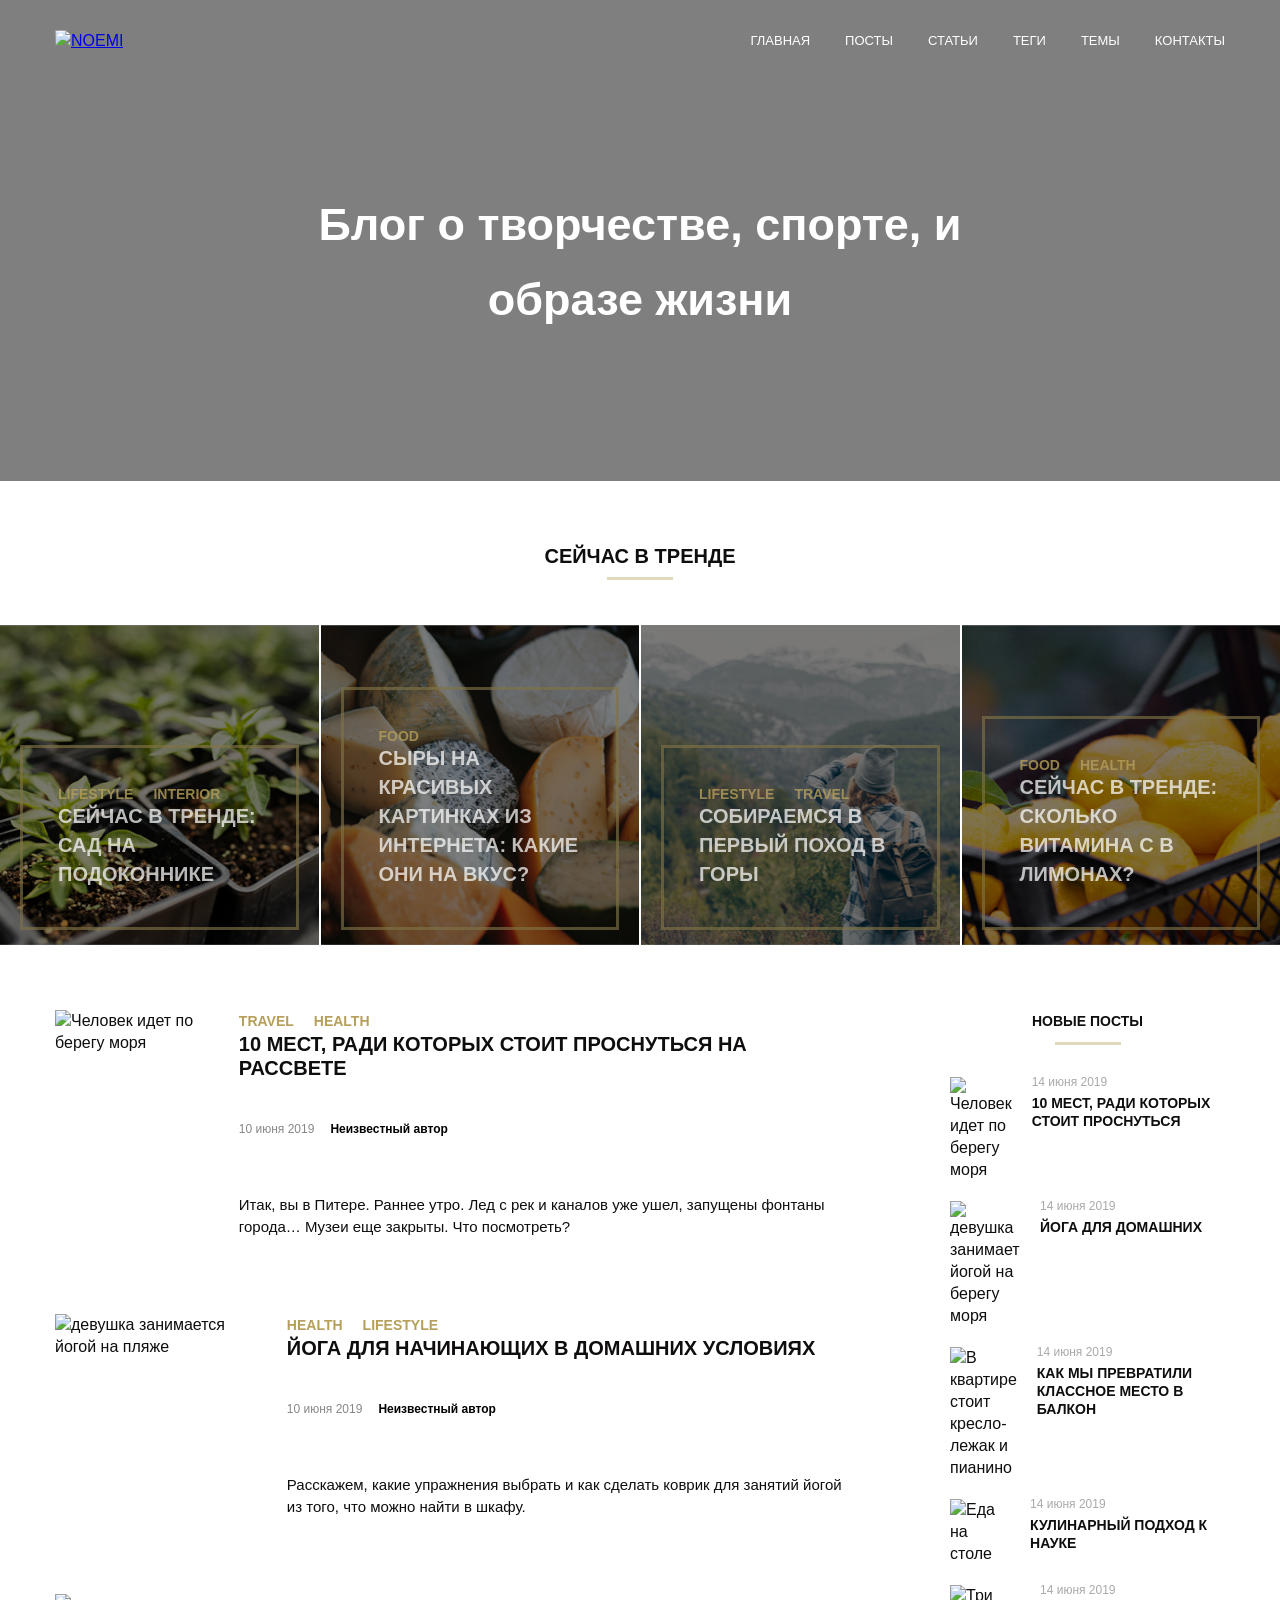
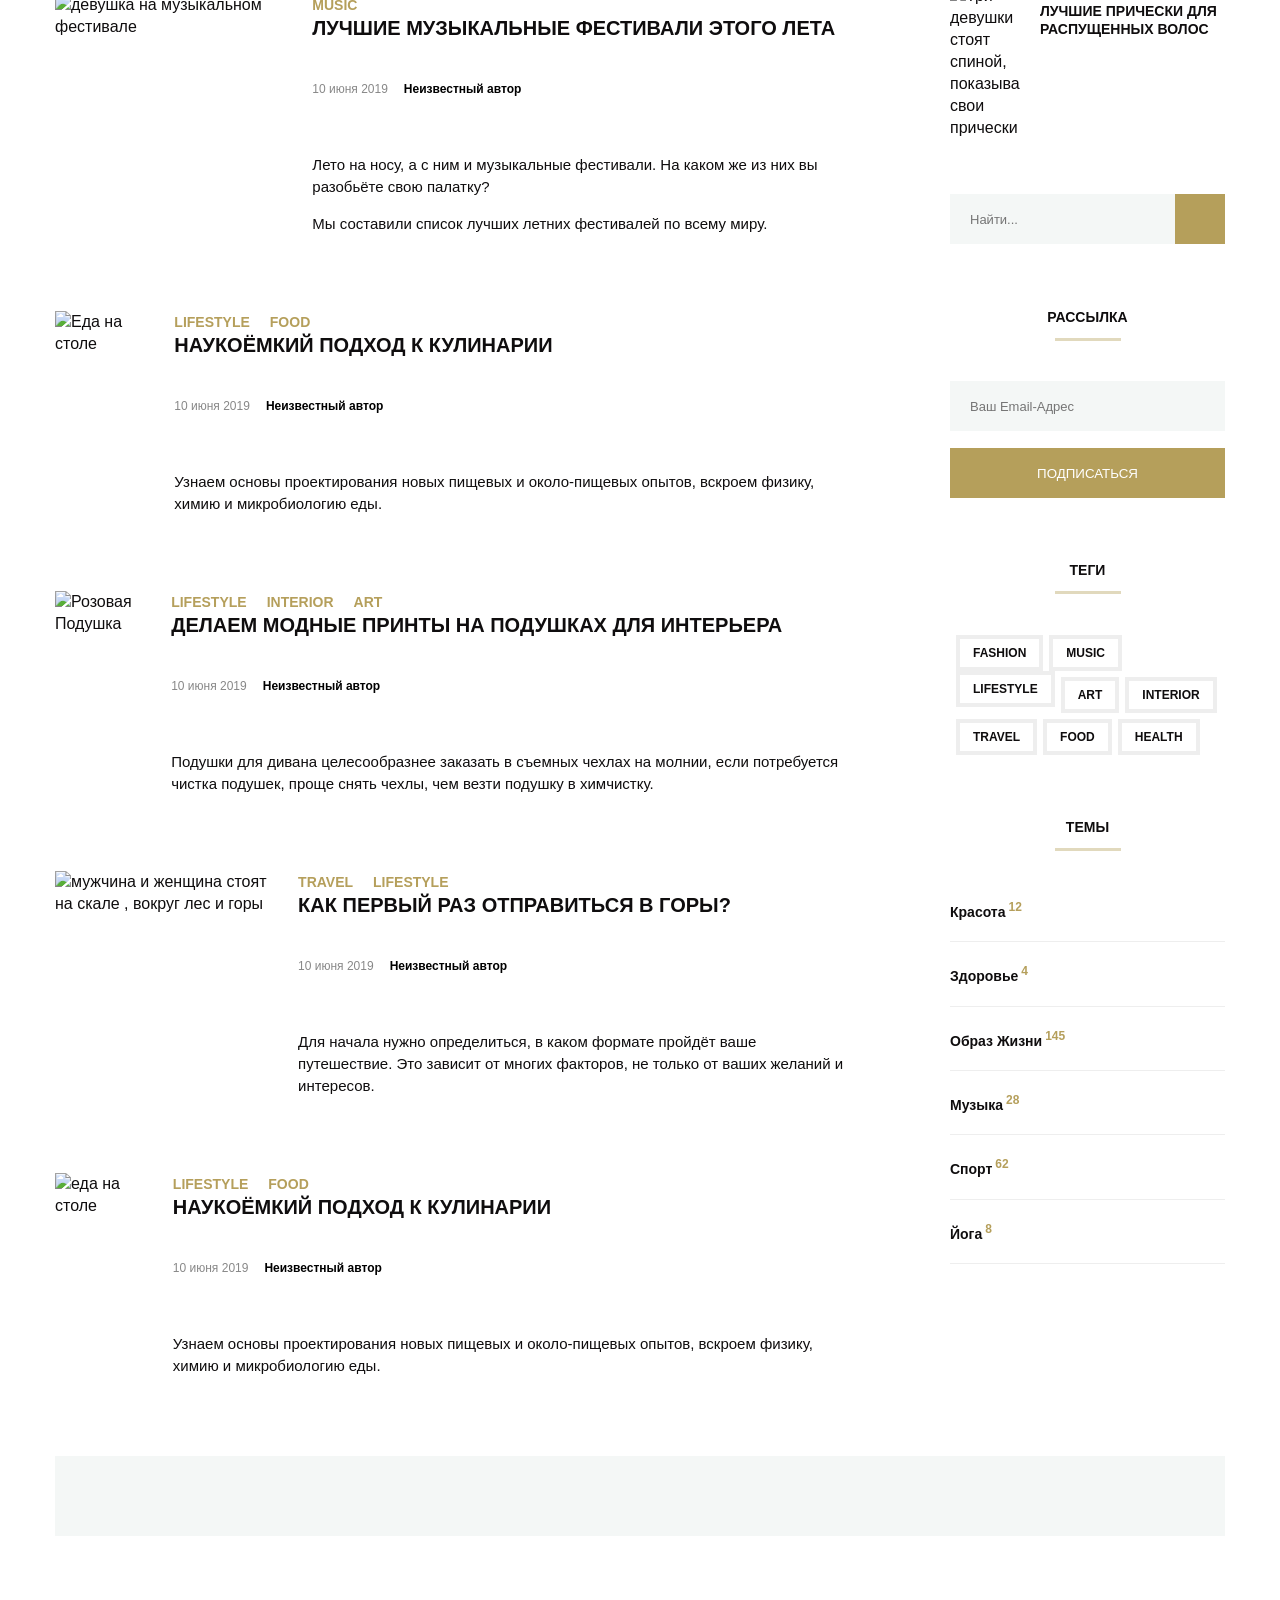
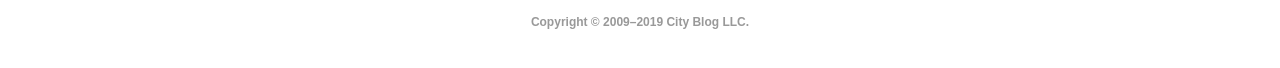
==== index.html @ 83a51b97 "trendsdone1" ====
<!DOCTYPE html>
<html lang="en">
<head>
    <meta charset="UTF-8">
    <meta http-equiv="X-UA-Compatible" content="IE=edge">
    <meta name="viewport" content="width=device-width, initial-scale=1.0">
    <link rel="stylesheet" href="style.css">
    <title>Document</title>
</head>
<body>
    <header class="head">
        <div class="head-wrapper">
         <div class="content-head">
          <a href="/"><img src="https://netology-code.github.io/html-2-diploma/sources/images/noemi-logo.svg" alt="NOEMI" class="logo"></a>
          <nav class="menu">
           <ul class="menu-list">
                 <li class="menu-item"><a href="#0" class="nav-link">главная</a></li>
                 <li class="menu-item"><a href="#0" class="nav-link">посты</a></li>
                 <li class="menu-item"><a href="#0" class="nav-link">статьи</a></li>
                 <li class="menu-item"><a href="#0" class="nav-link">теги</a></li>
                 <li class="menu-item"><a href="#0" class="nav-link">темы</a></li>
                 <li class="menu-item"><a href="#0" class="nav-link">контакты</a></li>
            </ul>
           </nav>
         </div>
         <div class="intro">
          <h1 class="title-intro">Блог о творчестве, спорте,
              и образе жизни</h1>
          </div>
        </div>
      </header>
      
      <div class="main-background">
        <div class="trends-container">
          <h2 class="trends-title">Сейчас в тренде</h2>
          <div class="trends-list">

            <div class="trends-list-item trends-background1">    
                <div class="trends-item-content">
                  <ul class="chapter-categories">
                    <li class="category-item"><a href="#0" class="category">lifestyle</a></li>
                    <li class="category-item"><a href="#0" class="category">interior</a></li>
                  </ul>

                  <h2 class="trend-title"><a href="#0" class="trend-title-link">Сейчас в тренде: сад на подоконнике</a></h2>
                </div>       
            </div>

            <div class="trends-list-item trends-background2">
                <div class="trends-item-content">
                  <ul class="chapter-categories">
                    <li class="category-item"><a href="#0" class="category">food</a></li>
                  </ul>
                  <h2 class="trend-title"><a href="#0" class="trend-title-link">сыры на красивых картинках из интернета: какие они на вкус?</a></h2>
                </div>      
            </div>

            <div class="trends-list-item trends-background3">
                <div class="trends-item-content">
                  <ul class="chapter-categories">
                    <li class="category-item"><a href="#0" class="category">lifestyle</a></li>
                    <li class="category-item"><a href="#0" class="category">travel</a></li>
                  </ul>
                  <h2 class="trend-title"><a href="#0" class="trend-title-link">собираемся в первый поход в горы</a></h2>
                </div>     
            </div>

            <div class="trends-list-item trends-background4">
                <div class="trends-item-content">
                  <ul class="chapter-categories">
                    <li class="category-item"><a href="#0" class="category">food</a></li>
                    <li class="category-item"><a href="#0" class="category">health</a></li>
                  </ul>
                    <h2 class="trend-title"><a href="#0" class="trend-title-link">Сейчас в тренде: сколько витамина с в лимонах?</a></h2>
                </div>     
            </div>
              
          </div>
       </div>
      <div class="main-container">

      <main class="post-list">
      <article class="post-list-chapter">
       <img src="https://netology-code.github.io/html-2-diploma/sources/images/last-post1.jpg" alt="Человек идет по берегу моря" class="chapter-picture">
       <div class="chapter-frame">
           <ul class="chapter-categories">
             <li class="category-item"><a href="#0" class="category">travel</a></li>
             <li class="category-item"><a href="#0" class="category">health</a></li>
           </ul>
           <h2 class="chapter-title-link"><a href="#0" class="chapter-link">10 мест, ради которых стоит
                  проснуться на рассвете</a></h2>
           <div class="chapter-date">
               <data class="date-link">10 июня 2019</data><a href="#0" class="date-author">Неизвестный автор</a>
           </div>
           <div class="chapter-text">
             <p>Итак, вы в Питере. Раннее утро. Лед с рек и каналов уже ушел, запущены фонтаны города… Музеи еще закрыты. Что посмотреть?</p>
           </div>
       </div>
       
      </article>
      
      <article class="post-list-chapter">
          <img src="https://netology-code.github.io/html-2-diploma/sources/images/last-post2.jpg" alt="девушка занимается йогой на пляже" class="chapter-picture">
          <div class="chapter-frame">
              <ul class="chapter-categories">
                <li class="category-item"><a href="#0" class="category">health</a></li>
                <li class="category-item"><a href="#0" class="category">lifestyle</a></li>
              </ul>
              <h2 class="chapter-title-link"><a href="#0" class="chapter-link">йога для начинающих в
                        домашних условиях</a></h2>
             
              <div class="chapter-date">
                  <data class="date-link">10 июня 2019</data><a href="#0" class="date-author">Неизвестный автор</a>
              </div>
              <div class="chapter-text">
                <p>Расскажем, какие упражнения выбрать и как сделать коврик для занятий йогой из того, что можно найти в шкафу.</p>
              </div>
          </div>
          
      </article>
      
      <article class="post-list-chapter">
          <img src="https://netology-code.github.io/html-2-diploma/sources/images/last-post3.jpg" alt="девушка на музыкальном фестивале" class="chapter-picture">
          <div class="chapter-frame">
              <ul class="chapter-categories">
                <li class="category-item"><a href="#0" class="category">music</a></li>
              </ul>
              
              <h2 class="chapter-title-link"><a href="#0" class="chapter-link">Лучшие музыкальные
                        фестивали этого лета</a></h2>
             
              <div class="chapter-date">
                  <data class="date-link">10 июня 2019</data><a href="#0" class="date-author">Неизвестный автор</a>
              </div>
      
              <div class="chapter-text">
                 <p>Лето на носу, а с ним и музыкальные фестивали. На каком же из них вы разобьёте свою палатку?</p>
                 <p>Мы составили список лучших летних фестивалей по всему миру.</p>
              </div>
          </div>
          
      </article>
         
      <article class="post-list-chapter">
             <img src="https://netology-code.github.io/html-2-diploma/sources/images/last-post4.jpg" alt="Еда на столе" class="chapter-picture">
             <div class="chapter-frame">
              <ul class="chapter-categories">
                <li class="category-item"><a href="#0" class="category">lifestyle</a></li>
                <li class="category-item"><a href="#0" class="category">food</a></li>
              </ul>
              
              <h2 class="chapter-title-link"><a href="#0" class="chapter-link">Наукоёмкий подход к кулинарии</a></h2>
             
              <div class="chapter-date">
                  <data class="date-link">10 июня 2019</data><a href="#0" class="date-author">Неизвестный автор</a>
              </div>
              <div class="chapter-text">
                <p>Узнаем основы проектирования новых пищевых и около-пищевых опытов, вскроем физику, химию и микробиологию еды.</p>
              </div>
             </div>
             
      </article>
         
      <article class="post-list-chapter">
          <img src="https://netology-code.github.io/html-2-diploma/sources/images/last-post5.jpg" alt="Розовая Подушка" class="chapter-picture">
          <div class="chapter-frame">
              <ul class="chapter-categories">
                <li class="category-item"><a href="#0" class="category">lifestyle</a></li>
                <li class="category-item"><a href="#0" class="category">interior</a</li>
                <li class="category-item"><a href="#0" class="category">art</a></li>
              </ul>
              
              <h2 class="chapter-title-link"><a href="#0" class="chapter-link">делаем модные принты на подушках для интерьера</a></h2>
              
             
              <div class="chapter-date">
                  <data class="date-link">10 июня 2019</data><a href="#0" class="date-author">Неизвестный автор</a>
              </div>
              <div class="chapter-text">
                <p>Подушки для дивана целесообразнее заказать в съемных чехлах на молнии, если потребуется чистка подушек, проще снять чехлы, чем везти подушку в химчистку.</p>
              </div>
          </div>
          
      </article>
         
      <article class="post-list-chapter">
             <img src="https://netology-code.github.io/html-2-diploma/sources/images/last-post6.jpg" alt="мужчина и женщина стоят на скале , вокруг лес и горы" class="chapter-picture">
             <div class="chapter-frame">
              <ul class="chapter-categories">
                <li class="category-item"><a href="#0" class="category">travel</a></li>
                <li class="category-item"><a href="#0" class="category">lifestyle</a></li>
              </ul>
              
              <h2 class="chapter-title-link"><a href="#0" class="chapter-link">Как первый раз отправиться в горы?</a></h2>
             
              <div class="chapter-date">
                  <data class="date-link">10 июня 2019</data><a href="#0" class="date-author">Неизвестный автор</a>
              </div>
              <div class="chapter-text">
                 <p>Для начала нужно определиться, в каком формате пройдёт ваше путешествие. Это зависит от многих факторов, не только от ваших желаний и интересов.</p>
              </div>
             </div>
      </article>
         
      <article class="post-list-chapter">
          <img src="https://netology-code.github.io/html-2-diploma/sources/images/last-post4.jpg" alt="еда на столе" class="chapter-picture">
          <div class="chapter-frame">
              <ul class="chapter-categories">
                <li class="category-item"><a href="#0" class="category">lifestyle</a></li>
                <li class="category-item"><a href="#0" class="category">food</a></li>
              </ul>
              
              <h2 class="chapter-title-link"><a href="#0" class="chapter-link">Наукоёмкий подход к кулинарии</a></h2>
              
             
              <div class="chapter-date">
                  <data class="date-link">10 июня 2019</data><a href="#0" class="date-author">Неизвестный автор</a>
              </div>
              <div class="chapter-text">
                  <p>Узнаем основы проектирования новых пищевых и около-пищевых опытов, вскроем физику, химию и микробиологию еды.</p>
              </div>
          </div>
      </article>
      </main>
      
      <aside class="side-bar">
          <section class="new-posts">
            <h3 class="side-bar-title"><a href="#0" class="side-bar-link">новые посты</a></h3>
              
              <article class="new-post-section">
                  <img src="https://netology-code.github.io/html-2-diploma/sources/images/2.jpg" alt="Человек идет по берегу моря" class="new-post-picture">
                  <div class="new-post-content">
                      <data class="new-data">14 июня 2019</data>
                      <h4><a href="#0" class="new-post-text">10 мест, ради которых стоит проснуться</a></h4>
                  </div>
              </article>
      
              <article class="new-post-section">
                  <img src="https://netology-code.github.io/html-2-diploma/sources/images/151.jpg" alt="девушка занимается йогой на берегу моря" class="new-post-picture">
                  <div class="new-post-content">
                      <data class="new-data">14 июня 2019</data>
                      <h4><a href="#0" class="new-post-text">йога для домашних</a></h4>
                  </div>
              </article>
      
              <article class="new-post-section">
                  <img src="https://netology-code.github.io/html-2-diploma/sources/images/45.jpg" alt="В квартире стоит кресло-лежак и пианино" class="new-post-picture">
                  <div class="new-post-content">
                      <data class="new-data">14 июня 2019</data>
                      <h4><a href="#0" class="new-post-text">как мы превратили классное место в балкон</a></h4>
                  </div>
              </article>
      
              <article class="new-post-section">
                  <img src="https://netology-code.github.io/html-2-diploma/sources/images/501.jpg" alt="Еда на столе" class="new-post-picture">
                  <div class="new-post-content">
                      <data class="new-data">14 июня 2019</data>
                    <h4><a href="#0" class="new-post-text">кулинарный подход к науке</a></h4>
                  </div>
              </article>
      
              <article class="new-post-section">
                  <img src="https://netology-code.github.io/html-2-diploma/sources/images/7.jpg" alt="Три девушки стоят спиной, показывают свои прически" class="new-post-picture">
                  <div class="new-post-content">
                      <data class="new-data">14 июня 2019</data>
                      <h4><a href="#0" class="new-post-text">Лучшие прически для распущенных волос</a></h4>
                  </div>
              </article>
      
            <form class="search-form" method="get" id="btn-search">
                  <label class="search-block">
                  <span class="search-hint visually-hidden">Не можешь что-то найти, воспользуйся поиском</span>
                  <input class="search-field" name="query" placeholder="найти..." required>
                  </label>
                  <button class="search-button" form="btn-search"></button>
              </form>
            
          </section>
      
          <section class="subscribe-section">
            <h3 class="side-bar-title"><a href="#0" class="side-bar-link">рассылка</a></h3>
              <form class="subscribe-form" method="GET" id="subscribe-form">
                   <label class="subscribe-block">
                      <span class="search-hint visually-hidden">напиши свой e-mail чтобы получать обновления</span>
                      <input type="email" class="subscribe-field" name="email" placeholder="ваш email-адрес" required>
                   </label>
                   <button class="subscribe-button" form="subscribe-form">подписаться</button>
              </form>
          </section>
      
          <section class="tags-section">
            <h3 class="side-bar-title"><a href="#0" class="side-bar-link">теги</a></h3>
              <ul class="tags-list">
                <li class="tags-list-item"><a href="#0" class="tag-link">fashion</a></li>
                <li class="tags-list-item"><a href="#0" class="tag-link">music</a></li>
                <li class="tags-list-item"><a href="#0" class="tag-link">lifestyle</a></li>
                <li class="tags-list-item"><a href="#0" class="tag-link">art</a></li>
                <li class="tags-list-item"><a href="#0" class="tag-link">interior</a></li>
                <li class="tags-list-item"><a href="#0" class="tag-link">travel</a></li>
                <li class="tags-list-item"><a href="#0" class="tag-link">food</a></li>
                <li class="tags-list-item"><a href="#0" class="tag-link">health</a></li>
              </ul>
          </section>
      
          <section class="themes-section">
            <h3 class="side-bar-title"><a href="#0" class="side-bar-link">темы</a></h3>
              <ul class="themes-list">
                  <li class="theme-section">
                     <a href="#0" class="theme-link">красота</a><span class="theme-number">12</span>
                  </li>
              
                  <li class="theme-section">
                     <a href="#0" class="theme-link">здоровье</a><span class="theme-number">4</span>
                  </li>
      
                  <li class="theme-section">
                     <a href="#0" class="theme-link">образ жизни</a><span class="theme-number">145</span>
                  </li>
      
                  <li class="theme-section">
                     <a href="#0" class="theme-link">музыка</a><span class="theme-number">28</span>
                  </li>
      
                  <li class="theme-section">
                      <a href="#0" class="theme-link">спорт</a><span class="theme-number">62</span>
                  </li>
      
                  <li class="theme-section">
                      <a href="#0" class="theme-link">йога</a><span class="theme-number">8</span>
                  </li>
              </ul>
          </section>
      
      </aside>
      </div>
      
      
      </div>
        
      <footer class="footer-shell">
        <div class="footer-shell-wrapper">
        <address class="footer-container">
          <ul class="socials-section">
            <li class="social-type"><a href="#0" class="social-link social-link-twitter"><span class="visually-hidden">twitter</span></a></li>
            <li class="social-type"><a href="#0" class="social-link social-link-pinterest"><span class="visually-hidden">pinterest</span></a></li>
            <li class="social-type"><a href="#0" class="social-link social-link-facebook"><span class="visually-hidden">facebook</span></a></li>
            <li class="social-type"><a href="#0" class="social-link social-link-instagram"><span class="visually-hidden">instagram</span></a></li>
            <li class="social-type"><a href="#0" class="social-link social-link-tumblr"><span class="visually-hidden">tumblr</span></a></li>
        </ul >
        </address>
        <div class="footer-copyright">
            <a href="#0" class="copyright-link">Copyright © 2009–2019 City Blog LLC.</a> 
        </div>
        </div>
      </footer>
</div>
 <script src="naomi.js"></script>
</body>
</html>
---- style.css ----
@font-face {
	font-family: "Open Sans", sans-serif;
	src: url("https://netology-code.github.io/html-2-diploma/sources/fonts/OpenSans-Regular.woff"),
   url("https://netology-code.github.io/html-2-diploma/sources/fonts/OpenSans-Bold.woff");
}

body{
    margin: 0;
    font-family: "Open Sans", sans-serif;
    font-weight: 400;
    color: #0f0d0e;
    line-height: 22px;
    
}

*,
*::before,
*::after {
    box-sizing: border-box;
}

h1, h2, h3, h4, h5, h6 {
    font-size: 0;
    margin: 0;
}

.visually-hidden {
    position: absolute;
    width: 1px;
    height: 1px;
    clip: rect(1px, 1px, 1px, 1px);
}

ul {
  margin:0;
  padding:0;
  list-style-type: none;
}

/*header*/
.head {
    position: relative;
    z-index: 0;

    width: 100%;

    background-color: #ffffff;
    background: url("https://netology-code.github.io/html-2-diploma/sources/images/banner-bg.jpg") center no-repeat;
    -webkit-background-size: cover;
    background-size: cover;   
}

.head::after {
    content: "";
    position: absolute;
    top: 0;
    left: 0;
    right: 0;
    bottom: 0;
    background: rgba(0,0,0,.5);
    z-index: -1;
}

.head-wrapper {
  width: 1200px;
  margin: auto;
  padding: 0 15px;
}

.content-head {
    display: flex;
    align-items: center;
    justify-content: space-between;
    width: 100%;
    margin: 0 auto;
    padding-top: 29px;

}

.logo {
    width: 179px;
    height: auto;
}

.menu-list {
    display: flex;
    flex-wrap: nowrap;
    list-style-type: none;
}

.menu-item {
  padding-left: 35px;
}

.nav-link {
    font-size: 13px;
    color: #ffffff;
    text-decoration: none;
    
    text-transform: uppercase;
}

.nav-link:hover , .nav-link:focus {
    text-decoration: underline;
    color: #fff;
}	

.title-intro {
    margin: 135px auto 0px;
    text-align: center;
    max-width: 680px;
    padding-bottom: 144px;
    font-size: 45px;
    font-weight: bold;
    line-height: 75px;
    color: #ffffff;
}

/* Main */
.main-background {
    width: 100%;
    margin-top: 64px;
    background-color: #ffffff;
    background-size: cover;
}

/* trends */
.trends-container {
    display: flex;
    width: 100%;
    margin-bottom: 65px;
    flex-direction: column;
}
.trends-title {
    display: block;
    font-size: 20px;
    font-weight: bold;
    margin-left: auto;
    margin-right: auto;
    text-transform: uppercase;
    padding-bottom: 45px;
}

.trends-title::after {
    content:"";
    display: block;
    height: 3px;
    width: 66px;
    background-color: #e1d9bd;
    margin: 10px auto 0;
}

.trends-list {
    display: flex;
    width: 100%;
    max-width: 1660px;
    justify-content: space-between;
    margin-left: auto;
    margin-right: auto;
}

.trends-list-item {
    display: flex;
    width: 25%;
    position: relative;
    z-index: 1;
    height: 320px;
    align-items: flex-end;
    padding-bottom: 15px;
    padding-right: 20px;
    padding-left: 20px;
}

.trends-background1 {
    background-image:url("/Images/trends1.png");
}

.trends-background2 {
    background-image:url("/Images/trends2.png");
}

.trends-background3 {
    background-image:url("/Images/trends3.png");
}

.trends-background4 {
    background-image: url("/Images/trends4.png");
}
.trends-list-item:nth-child(-n+3) {
  margin-right: 2px;
}

.trends-list-item:after {
    content: '';
    position: absolute;
    top: 0;
    left: 0;
    right: 0; 
    bottom: 0; 
    background: rgba(0,0,0,.5);
    z-index: -1;
 }

 .trends-item-content {
     display: flex;
     flex-wrap: wrap;
     border: 3px solid rgba(128, 116, 70, 0.8);
     opacity: 0.8;
     padding: 35px;
     z-index: 3;
 }

 .trend-title-link {
     font-size: 20px;
     font-weight: bold;
     color: #fffffe;
     text-decoration: none;
     text-transform: uppercase;
     opacity: 0.9;
 }

 .trend-title-link:hover {
     opacity: 1;
 }
/* MainContent */

.main-container {
    display: flex;
    justify-content: space-between;
    width: 1200px;
    margin: auto;
    padding: 0 15px;
}

.post-list {
    max-width: 790px;
}

.post-list-chapter:nth-child(n+2) {
    margin-top: 61px;
}

.post-list-chapter {
    display: flex;
}

.post-list-picture {
    width: 100%;
    max-width: 380px;
}

.chapter-frame {
    margin-left: 30px;
}

.chapter-categories {
  display: flex;
  flex-wrap: nowrap;
  list-style-type: none;
}

.category {
    font-size: 14px;
    font-weight: bold;
    color: #b59f5b;
    text-decoration: none;
    text-transform: uppercase;
    z-index: 3;
}

.category-item:nth-child(n+2) {
    margin-left: 20px;
}

.category:focus, .category:hover {
    text-decoration: underline;
    color: #b59f5b;
}

.chapter-link {
    font-size: 20px;
    font-weight: bold;
    text-decoration: none;
    color: #0f0d0e;
    line-height: 24px;
    text-transform: uppercase;
}

.chapter-link:hover {
  color: #000;
}

.chapter-title-link {
    font-size: 20px;
    line-height: 24px;
}

.chapter-date {
    margin-top: 37px;
    margin-bottom: 54px;
}

.date-link , .date-author {
    font-size: 12px;
}

.date-link {
    color: #888888;
}

.date-author {
    color: #000;
    margin-left: 16px;
    font-weight: bold;
    text-decoration: none;
}

.chapter-text {
    font-size: 15px;
}

/*side bar*/
.side-bar {
    max-width: 275px;
}

.side-bar-title {
    text-align: center;
    justify-items: center;
    font-size: 14px;
}

.side-bar-link {
    color: #0f0d0e;
    font-weight: bold;
    text-decoration: none;
    text-transform: uppercase;

}

.side-bar-title::after {
    content:"";
    display: block;
    height: 3px;
    width: 66px;
    background-color: #e1d9bd;
    margin: 10px auto 0;
}

/*new posts*/
.new-posts {
    display: flex;
    flex-direction: column;
}

.new-post-section {
    display: flex;
}

.new-post-section:nth-child(2) {
    margin-top: 32px;
}

.new-post-section:nth-child(n+3) {
    margin-top: 20px;
}

.new-post-picture {
    width: 70px;
}

.new-post-content {
    min-width: 180px;
    margin-left: 20px;
}

.new-data {
    vertical-align: 7px;
    color: #a9a9a9;
    font-size: 12px;
    line-height: 0;
}

.new-post-text {
    display: flex;
    margin-top: -5px;

    font-size: 14px;
    font-weight: bold;
    line-height: 18px;
    text-transform: uppercase;
    text-decoration: none;
    color: #0f0d0e;
}

.new-post-text:hover {
    color:#000000;
}

/*search*/
.search-form {
    position: relative;
    
    display: flex;
    margin-top: 55px;
}

.search-field {
  width: 275px;
  height: 50px;
  padding: 19px 20px;
  
  font-size: 13px;
  vertical-align: middle;
  text-transform: capitalize;

  background-color: #f4f7f6;
  border: none;
  outline: none;
}

.search-field:focus {
    border: 1px solid #b59f5b;
    /*text-transform: none;?*/
} 

.search-button {
    position: absolute;
    right: 0;

    width: 50px;
    height: 50px;

    background-color: #b59f5b;
    border: none;
    outline: none;
    background-image: url("https://netology-code.github.io/html-2-diploma/sources/images/search.svg");
    background-size: 18px;
    background-repeat: no-repeat;
    background-position: center center;
}

.search-button:hover {
    background-color: #323232;
}

.btn-picture { 
    width: 18px;
}

/*subscribe*/
.subscribe-section {
    display: flex;
    flex-direction: column;
    margin-top: 62px;
}

.subscribe-field {
   width: 275px;
   height: 50px;
   padding: 19px 20px;
   margin-top: 40px;
  
   font-size: 13px;
   vertical-align: middle;
   text-transform: capitalize;

   background-color: #f4f7f6;
   border: none;
   outline: none;
}

.subscribe-field:focus {
    border: 1px solid #b59f5b;
    /*text-transform: none;?*/
}

.subscribe-button {
    width: 275px;
    height: 50px;
    margin-top: 17px;
    
    text-align: center;
    color: white;
    text-transform: uppercase;

    background-color: #b59f5b;
    border: none;
    outline: none;
}

.subscribe-button:hover {
    background-color: #323232;
}

/*tags*/
.tags-section {
    display: flex;
    flex-direction: column;
    margin-top: 61px;
}

.tags-list {
    display: flex;
    margin-top: 41px;
    flex-direction: row;
    flex-wrap: wrap;
    justify-content: flex-start;   
}

.tag-link {
    display: block;
    padding: 3px 13px;

    font-size: 12px;
    color: #0f0d0e;
    font-weight: bold;
    text-transform: uppercase;
    text-decoration: none;

    border: 4px solid #eeeeee;
}

.tags-list-item:nth-child(n+1) {
    margin-left: 6px;
}

.tags-list-item:nth-child(n+4) {
    margin-top: 6px;
}

.tag-link:hover, .tag-link:focus {
    color: #000;
    border: 4px solid #b59f5b;
    outline: none;
}

/*themes*/
.themes-section {
    display: flex;
    flex-direction: column;
    margin-top: 61px;
}

.themes-list {
   display: flex;
   margin-top: 27px;
   flex-direction: column;
}

.theme-section {
    padding: 18px 0;
    border-bottom: 1px solid #eee;
}

.theme-link {
    color: #0f0d0e;
    font-size: 14px;
    text-decoration: none;
    font-weight: bold;
    text-transform: capitalize;

}

.theme-link:hover {
    color: #b59f5b;
}

.theme-number {
    margin-left: 3px;
    color: #b59f5b;
    font-size: 12px;
    font-weight: bold;
    vertical-align: super;
}

/*footer*/
.footer-shell {
  margin: 64px auto 35px;
}

.footer-shell-wrapper {
  width: 1200px;
  margin: auto;
  padding: 0 15px;
}

.footer-container {
    padding: 30px 0;
    background-color: #f4f7f6;
}

.socials-section{
    display: flex;
    justify-content: center;
    list-style-type: none;
}

.social-link {
    display: block;
    width: 20px;
    height: 20px;
    background-repeat: no-repeat;
    background-size: 20px;
    background-position: center;  
}

.social-type:nth-child(n+2) {
    margin-left: 31px;
}

.social-link-twitter {
    margin: 0;
    background-image: url("https://netology-code.github.io/html-2-diploma/sources/images/social/004-twitter.svg");
}

.social-link-pinterest {
    background-image: url("https://netology-code.github.io/html-2-diploma/sources/images/social/001-pinterest.svg");
}

.social-link-facebook {
    background-image: url("https://netology-code.github.io/html-2-diploma/sources/images/social/002-facebook-logo.svg");
}

.social-link-instagram {
    background-image: url("https://netology-code.github.io/html-2-diploma/sources/images/social/005-instagram.svg");
}

.social-link-tumblr {
    background-image: url("https://netology-code.github.io/html-2-diploma/sources/images/social/003-tumblr.svg");
}

.footer-copyright {
    margin-top: 74px;
    text-align: center;
}

.copyright-link {
    font-size: 12px;
    font-weight: bold;
    color: #999;
    text-transform: capitalize;
    text-decoration: none;
}
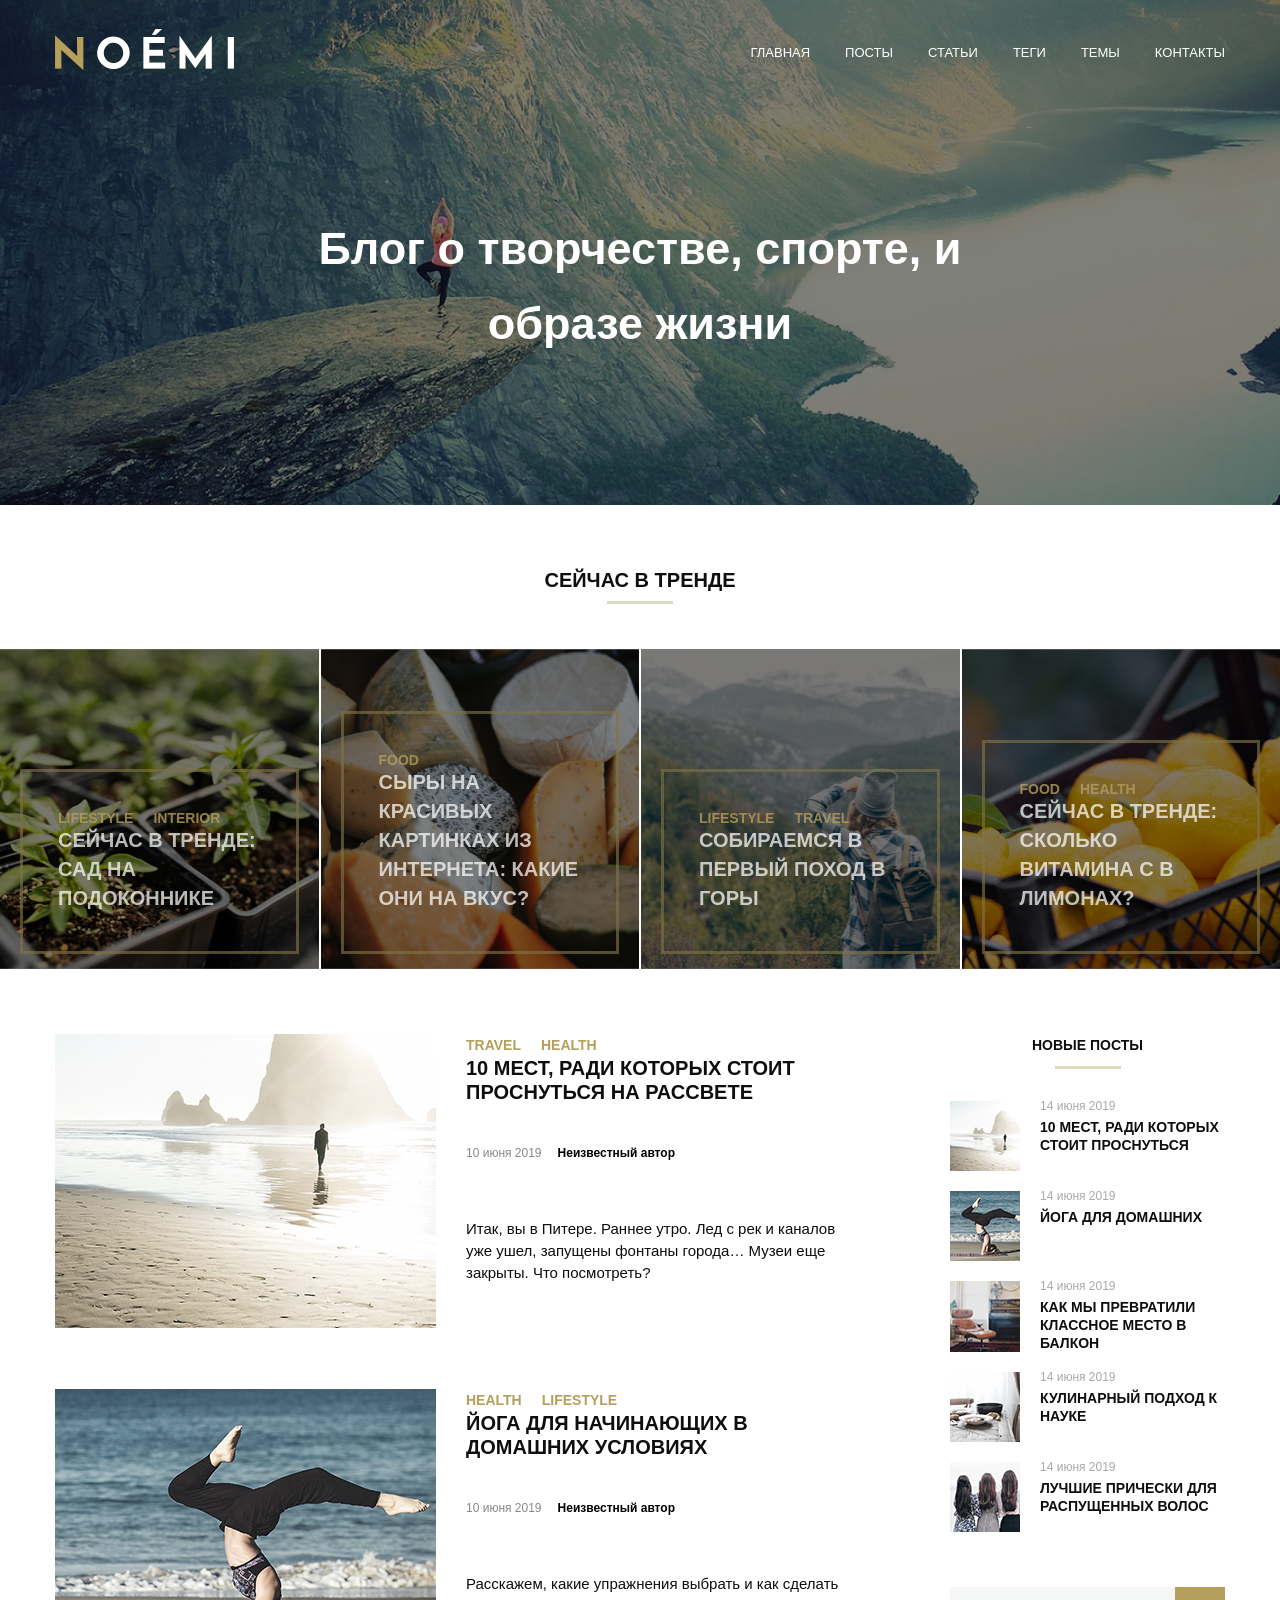
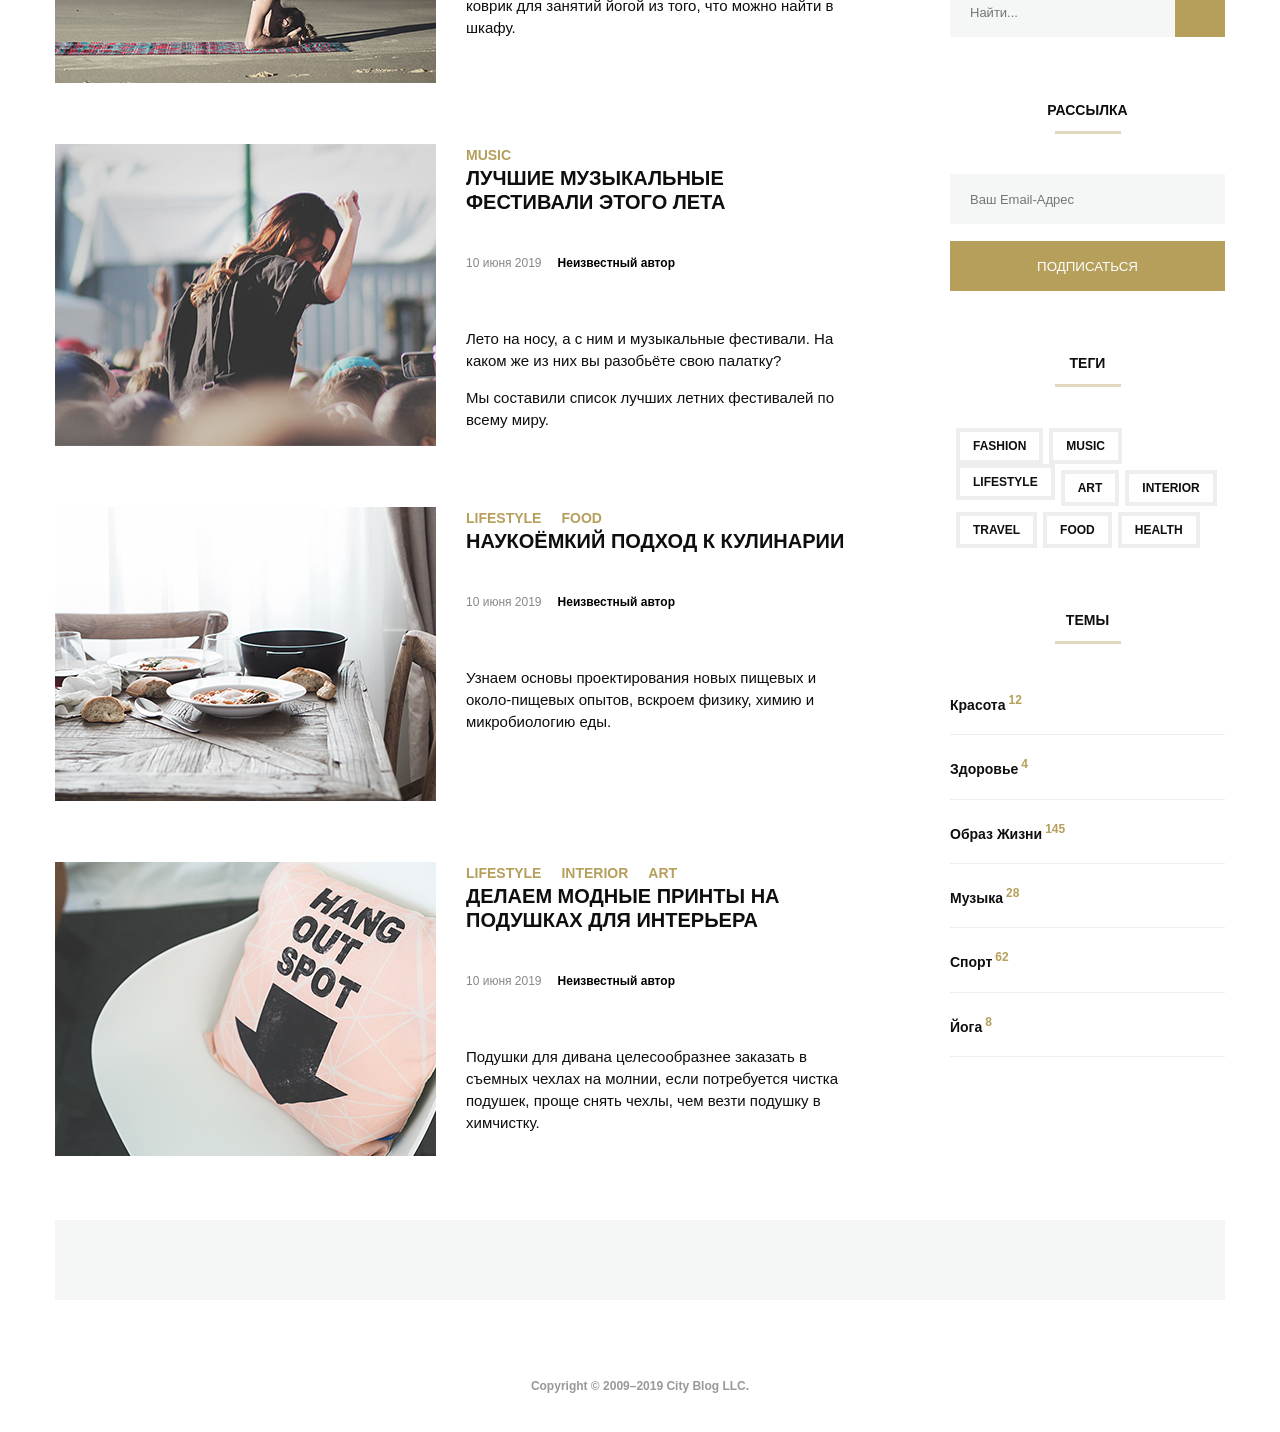
==== commit a76ab5d6: "linksimg" ====
--- a/index.html
+++ b/index.html
@@ -11,7 +11,7 @@
     <header class="head">
         <div class="head-wrapper">
          <div class="content-head">
-          <a href="/"><img src="https://netology-code.github.io/html-2-diploma/sources/images/noemi-logo.svg" alt="NOEMI" class="logo"></a>
+          <a href="/"><img src="/Images/noemi-logo.png" alt="NOEMI" class="logo"></a>
           <nav class="menu">
            <ul class="menu-list">
                  <li class="menu-item"><a href="#0" class="nav-link">главная</a></li>
@@ -81,7 +81,7 @@
 
       <main class="post-list">
       <article class="post-list-chapter">
-       <img src="https://netology-code.github.io/html-2-diploma/sources/images/last-post1.jpg" alt="Человек идет по берегу моря" class="chapter-picture">
+       <img src="/Images/last_post1.jpg" alt="Человек идет по берегу моря" class="chapter-picture">
        <div class="chapter-frame">
            <ul class="chapter-categories">
              <li class="category-item"><a href="#0" class="category">travel</a></li>
@@ -100,7 +100,7 @@
       </article>
       
       <article class="post-list-chapter">
-          <img src="https://netology-code.github.io/html-2-diploma/sources/images/last-post2.jpg" alt="девушка занимается йогой на пляже" class="chapter-picture">
+          <img src="/Images/last_post2.jpg" alt="девушка занимается йогой на пляже" class="chapter-picture">
           <div class="chapter-frame">
               <ul class="chapter-categories">
                 <li class="category-item"><a href="#0" class="category">health</a></li>
@@ -120,7 +120,7 @@
       </article>
       
       <article class="post-list-chapter">
-          <img src="https://netology-code.github.io/html-2-diploma/sources/images/last-post3.jpg" alt="девушка на музыкальном фестивале" class="chapter-picture">
+          <img src="/Images/last_post3.jpg" alt="девушка на музыкальном фестивале" class="chapter-picture">
           <div class="chapter-frame">
               <ul class="chapter-categories">
                 <li class="category-item"><a href="#0" class="category">music</a></li>
@@ -142,7 +142,7 @@
       </article>
          
       <article class="post-list-chapter">
-             <img src="https://netology-code.github.io/html-2-diploma/sources/images/last-post4.jpg" alt="Еда на столе" class="chapter-picture">
+             <img src="/Images/last_post4.jpg" alt="Еда на столе" class="chapter-picture">
              <div class="chapter-frame">
               <ul class="chapter-categories">
                 <li class="category-item"><a href="#0" class="category">lifestyle</a></li>
@@ -162,7 +162,7 @@
       </article>
          
       <article class="post-list-chapter">
-          <img src="https://netology-code.github.io/html-2-diploma/sources/images/last-post5.jpg" alt="Розовая Подушка" class="chapter-picture">
+          <img src="/Images/last_post5.jpg" alt="Розовая Подушка" class="chapter-picture">
           <div class="chapter-frame">
               <ul class="chapter-categories">
                 <li class="category-item"><a href="#0" class="category">lifestyle</a></li>
@@ -183,44 +183,7 @@
           
       </article>
          
-      <article class="post-list-chapter">
-             <img src="https://netology-code.github.io/html-2-diploma/sources/images/last-post6.jpg" alt="мужчина и женщина стоят на скале , вокруг лес и горы" class="chapter-picture">
-             <div class="chapter-frame">
-              <ul class="chapter-categories">
-                <li class="category-item"><a href="#0" class="category">travel</a></li>
-                <li class="category-item"><a href="#0" class="category">lifestyle</a></li>
-              </ul>
-              
-              <h2 class="chapter-title-link"><a href="#0" class="chapter-link">Как первый раз отправиться в горы?</a></h2>
-             
-              <div class="chapter-date">
-                  <data class="date-link">10 июня 2019</data><a href="#0" class="date-author">Неизвестный автор</a>
-              </div>
-              <div class="chapter-text">
-                 <p>Для начала нужно определиться, в каком формате пройдёт ваше путешествие. Это зависит от многих факторов, не только от ваших желаний и интересов.</p>
-              </div>
-             </div>
-      </article>
-         
-      <article class="post-list-chapter">
-          <img src="https://netology-code.github.io/html-2-diploma/sources/images/last-post4.jpg" alt="еда на столе" class="chapter-picture">
-          <div class="chapter-frame">
-              <ul class="chapter-categories">
-                <li class="category-item"><a href="#0" class="category">lifestyle</a></li>
-                <li class="category-item"><a href="#0" class="category">food</a></li>
-              </ul>
-              
-              <h2 class="chapter-title-link"><a href="#0" class="chapter-link">Наукоёмкий подход к кулинарии</a></h2>
-              
-             
-              <div class="chapter-date">
-                  <data class="date-link">10 июня 2019</data><a href="#0" class="date-author">Неизвестный автор</a>
-              </div>
-              <div class="chapter-text">
-                  <p>Узнаем основы проектирования новых пищевых и около-пищевых опытов, вскроем физику, химию и микробиологию еды.</p>
-              </div>
-          </div>
-      </article>
+      
       </main>
       
       <aside class="side-bar">
@@ -228,7 +191,7 @@
             <h3 class="side-bar-title"><a href="#0" class="side-bar-link">новые посты</a></h3>
               
               <article class="new-post-section">
-                  <img src="https://netology-code.github.io/html-2-diploma/sources/images/2.jpg" alt="Человек идет по берегу моря" class="new-post-picture">
+                  <img src="/Images/side_bar1.jpg" alt="Человек идет по берегу моря" class="new-post-picture">
                   <div class="new-post-content">
                       <data class="new-data">14 июня 2019</data>
                       <h4><a href="#0" class="new-post-text">10 мест, ради которых стоит проснуться</a></h4>
@@ -236,7 +199,7 @@
               </article>
       
               <article class="new-post-section">
-                  <img src="https://netology-code.github.io/html-2-diploma/sources/images/151.jpg" alt="девушка занимается йогой на берегу моря" class="new-post-picture">
+                  <img src="/Images/side_bar2.jpg" alt="девушка занимается йогой на берегу моря" class="new-post-picture">
                   <div class="new-post-content">
                       <data class="new-data">14 июня 2019</data>
                       <h4><a href="#0" class="new-post-text">йога для домашних</a></h4>
@@ -244,7 +207,7 @@
               </article>
       
               <article class="new-post-section">
-                  <img src="https://netology-code.github.io/html-2-diploma/sources/images/45.jpg" alt="В квартире стоит кресло-лежак и пианино" class="new-post-picture">
+                  <img src="/Images/side_bar3.jpg" alt="В квартире стоит кресло-лежак и пианино" class="new-post-picture">
                   <div class="new-post-content">
                       <data class="new-data">14 июня 2019</data>
                       <h4><a href="#0" class="new-post-text">как мы превратили классное место в балкон</a></h4>
@@ -252,7 +215,7 @@
               </article>
       
               <article class="new-post-section">
-                  <img src="https://netology-code.github.io/html-2-diploma/sources/images/501.jpg" alt="Еда на столе" class="new-post-picture">
+                  <img src="/Images/side_bar4.jpg" alt="Еда на столе" class="new-post-picture">
                   <div class="new-post-content">
                       <data class="new-data">14 июня 2019</data>
                     <h4><a href="#0" class="new-post-text">кулинарный подход к науке</a></h4>
@@ -260,7 +223,7 @@
               </article>
       
               <article class="new-post-section">
-                  <img src="https://netology-code.github.io/html-2-diploma/sources/images/7.jpg" alt="Три девушки стоят спиной, показывают свои прически" class="new-post-picture">
+                  <img src="/Images/side_bar5.jpg" alt="Три девушки стоят спиной, показывают свои прически" class="new-post-picture">
                   <div class="new-post-content">
                       <data class="new-data">14 июня 2019</data>
                       <h4><a href="#0" class="new-post-text">Лучшие прически для распущенных волос</a></h4>
@@ -333,7 +296,9 @@
       
       </aside>
       </div>
-      
+      <div class="shop_container">
+        
+      </div>
       
       </div>
         
--- a/style.css
+++ b/style.css
@@ -45,7 +45,7 @@
     width: 100%;
 
     background-color: #ffffff;
-    background: url("https://netology-code.github.io/html-2-diploma/sources/images/banner-bg.jpg") center no-repeat;
+    background: url("/Images/banner_header.jpg") center no-repeat;
     -webkit-background-size: cover;
     background-size: cover;   
 }
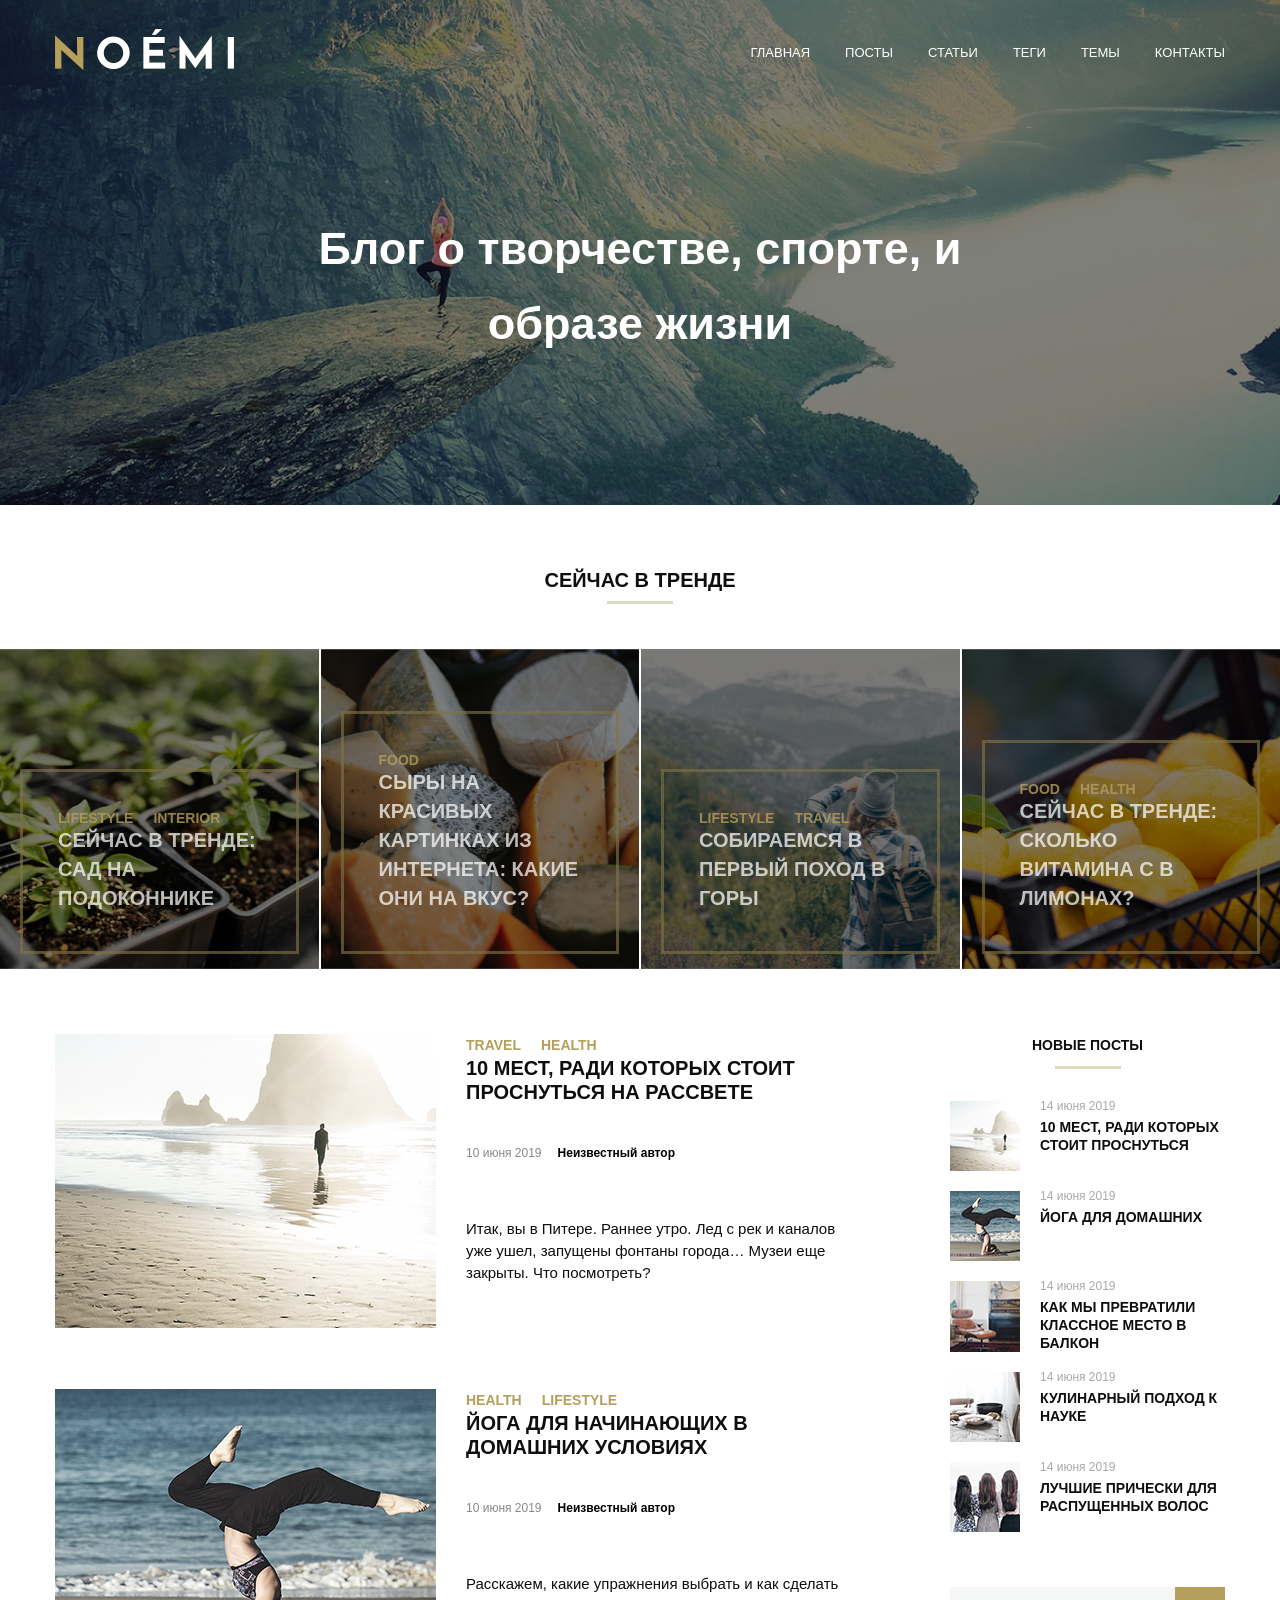
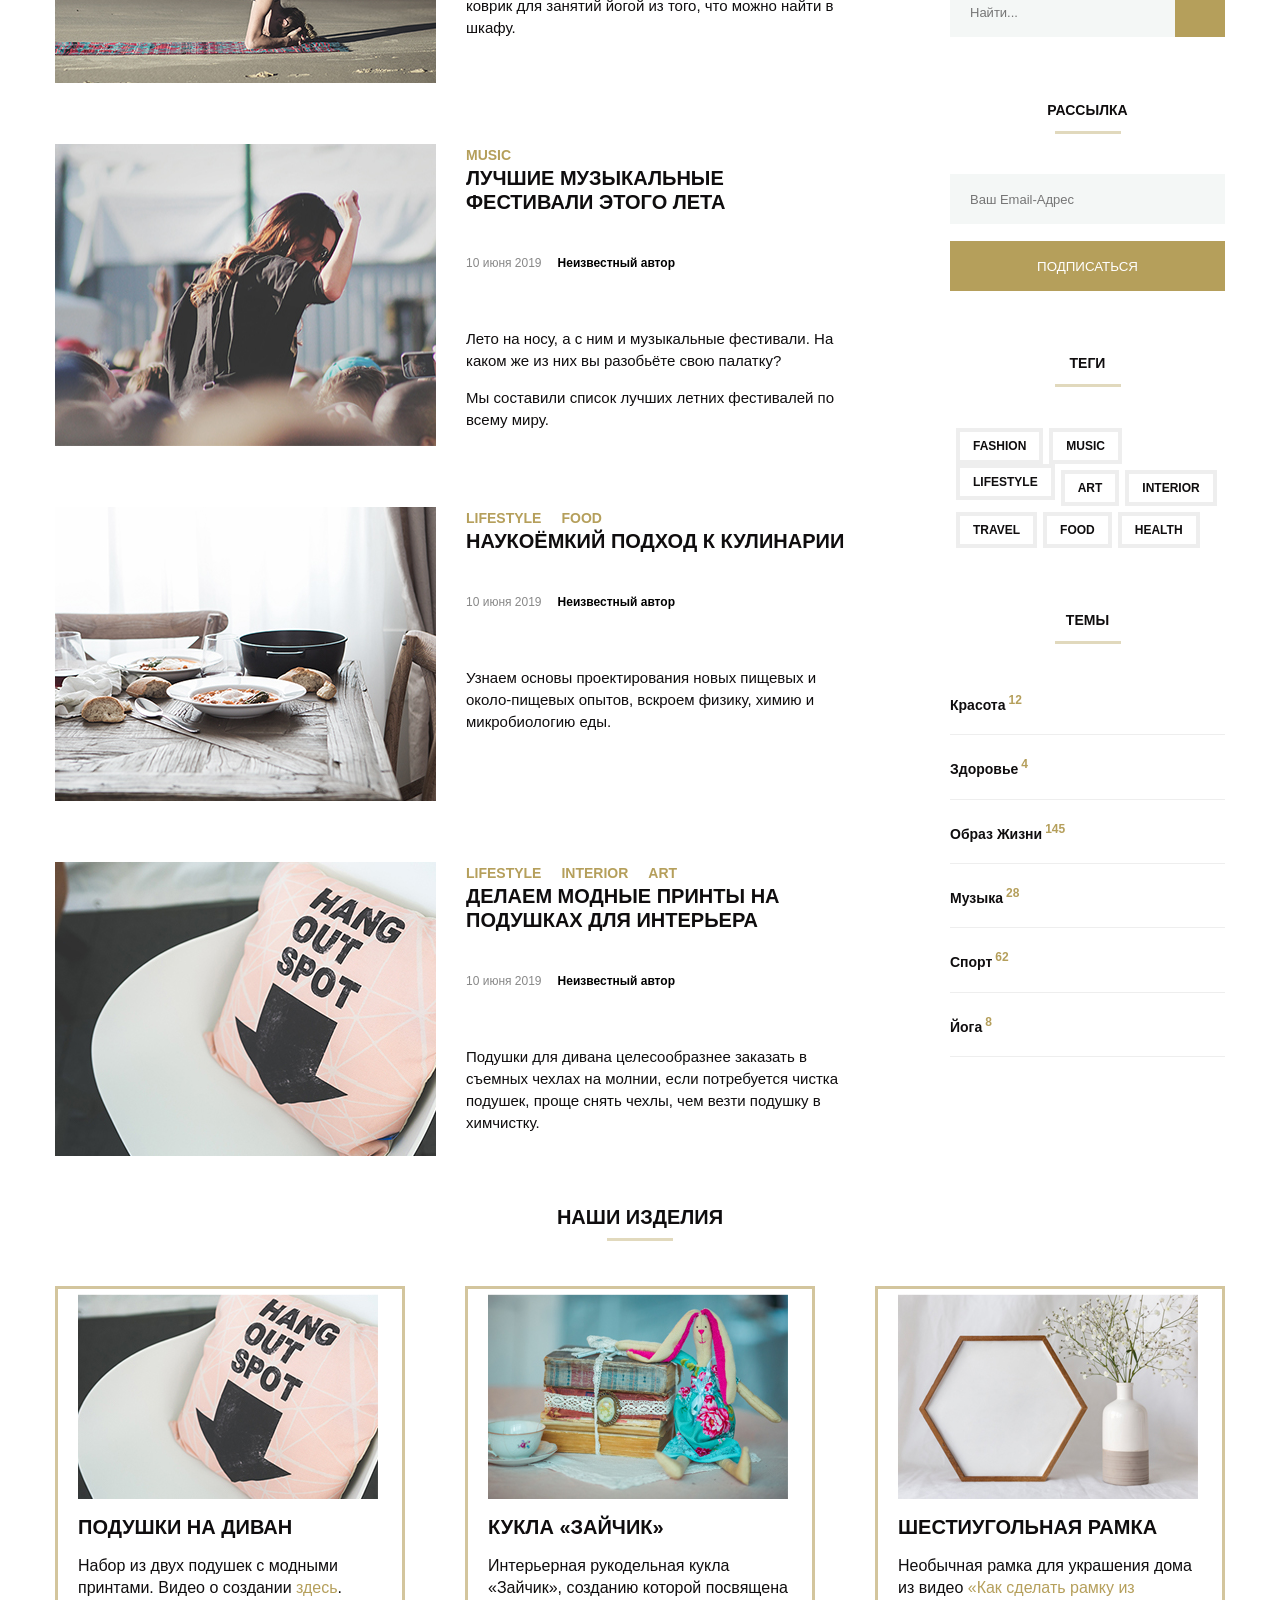
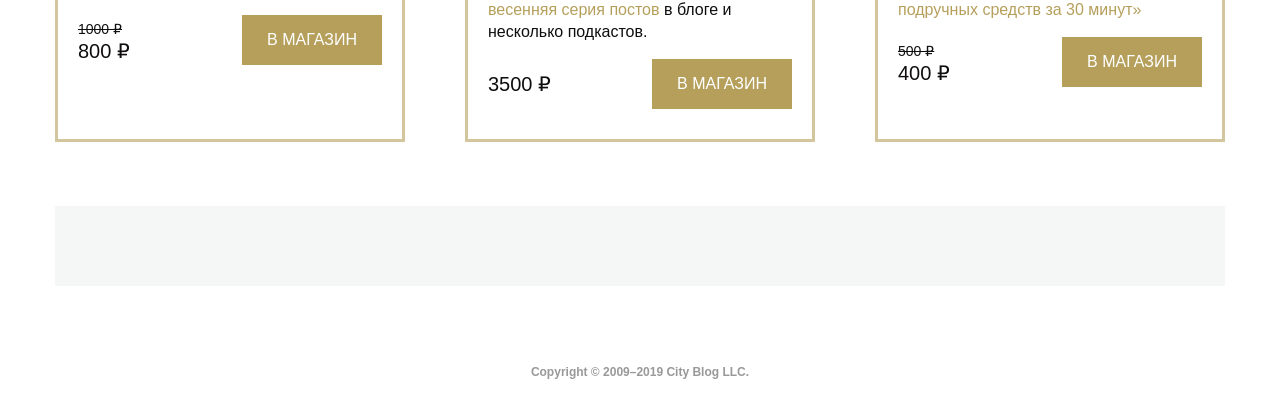
==== commit 13e5410f: "desktop" ====
--- a/index.html
+++ b/index.html
@@ -8,7 +8,39 @@
     <title>Document</title>
 </head>
 <body>
-    <header class="head">
+    <div class="popup">
+    <div class="popup-content">
+        <a href="#0" class="close"></a>
+        <h2 class="popup_title">ваш фидбек</h2>
+        <form name="popup-form">
+          <p class="label-popup label-popup-select">Как часто вы заходите на сайт?</p>
+          <select class="popup_select">
+            <option>Почти каждый день</option>
+            <option>Раз в несколько дней</option>
+            <option>Раз в несколько недель</option>
+            <option>Несколько раз в год</option>
+          </select>
+          <div class="popup-radio-container">
+          <span class="label-popup">Вы подписаны на e-mail рассылку?</span>
+          <label class="radio-group">
+            <input type="radio" class="radio-pin" name="radio-group" value="yes">
+            <span class="radio-item">Да</span>
+          </label>
+          <label class="radio-group">
+            <input type="radio" class="radio-pin" name="radio-group" value="no">
+            <span class="radio-item">Нет</span>
+          </label> 
+          </div>
+          <div class="popup-textarea-container">
+            <span class="label-popup">Расскажите, какой контент вы хотели бы видеть
+              на нашем сайте?</span>
+            <textarea class="popup-textarea" placeholder="Может больше рецептов?"></textarea>
+          </div>
+          <button class="popup-button">Отправить</button>
+        </form>
+    </div>
+    </div>
+      <header class="head">
         <div class="head-wrapper">
          <div class="content-head">
           <a href="/"><img src="/Images/noemi-logo.png" alt="NOEMI" class="logo"></a>
@@ -42,7 +74,7 @@
                     <li class="category-item"><a href="#0" class="category">interior</a></li>
                   </ul>
 
-                  <h2 class="trend-title"><a href="#0" class="trend-title-link">Сейчас в тренде: сад на подоконнике</a></h2>
+                  <h3 class="trend-title"><a href="#0" class="trend-title-link">Сейчас в тренде: сад на подоконнике</a></h3>
                 </div>       
             </div>
 
@@ -51,7 +83,7 @@
                   <ul class="chapter-categories">
                     <li class="category-item"><a href="#0" class="category">food</a></li>
                   </ul>
-                  <h2 class="trend-title"><a href="#0" class="trend-title-link">сыры на красивых картинках из интернета: какие они на вкус?</a></h2>
+                  <h3 class="trend-title"><a href="#0" class="trend-title-link">сыры на красивых картинках из интернета: какие они на вкус?</a></h3>
                 </div>      
             </div>
 
@@ -61,7 +93,7 @@
                     <li class="category-item"><a href="#0" class="category">lifestyle</a></li>
                     <li class="category-item"><a href="#0" class="category">travel</a></li>
                   </ul>
-                  <h2 class="trend-title"><a href="#0" class="trend-title-link">собираемся в первый поход в горы</a></h2>
+                  <h3 class="trend-title"><a href="#0" class="trend-title-link">собираемся в первый поход в горы</a></h3>
                 </div>     
             </div>
 
@@ -71,7 +103,7 @@
                     <li class="category-item"><a href="#0" class="category">food</a></li>
                     <li class="category-item"><a href="#0" class="category">health</a></li>
                   </ul>
-                    <h2 class="trend-title"><a href="#0" class="trend-title-link">Сейчас в тренде: сколько витамина с в лимонах?</a></h2>
+                    <h3 class="trend-title"><a href="#0" class="trend-title-link">Сейчас в тренде: сколько витамина с в лимонах?</a></h3>
                 </div>     
             </div>
               
@@ -295,13 +327,65 @@
           </section>
       
       </aside>
+
+
+      
       </div>
+      </div>
+
       <div class="shop_container">
-        
-      </div>
-      
-      </div>
-        
+        <h2 class="shop-title">наши изделия</h2>
+        <div class="shop-list">
+
+           <div class="shop-list-item">
+              <picture>
+                <img class="shop_pic" src="/Images/shop1.jpg" alt="Подушки">
+              </picture>
+              <h3 class="chapter-title-link"><a href="#0" class="chapter-link">подушки на диван</a></h3>
+              <p class="shop-item-text">Набор из двух подушек с модными принтами. Видео о создании <a href="#0" class="shop-text-link">здесь</a>.</p>
+              <div class="shop-price">
+                <div class="group_price">
+                  <div class="old_price">1000 ₽</div>
+                  <div class="new_price">800 ₽</div>
+                </div>
+                
+                <div class="to_shop_button"><a href="" class="to_shop_link">в магазин</a></div>
+             </div>
+           </div>
+
+           <div class="shop-list-item">
+            <picture>
+              <img class="shop_pic" src="/Images/shop2.jpg" alt="кукла зайчик">
+              </picture>
+              <h3 class="chapter-title-link"><a href="#0" class="chapter-link">кукла «зайчик»</a></h3>
+              <p class="shop-item-text">Интерьерная рукодельная кукла «Зайчик», созданию которой посвящена <a href="#0" class="shop-text-link">весенняя серия постов</a> в блоге и несколько подкастов.</p>
+              <div class="shop-price">
+              <div class="group_price">
+                <div class="new_price">3500 ₽</div>
+              </div>
+              
+              <div class="to_shop_button"><a href="" class="to_shop_link">в магазин</a></div>
+              </div>
+           </div>
+
+           <div class="shop-list-item">
+            <picture>
+              <img class="shop_pic" src="/Images/shop3.jpg" alt="Шестиугольная рамка и ваза">
+            </picture>
+            <h3 class="chapter-title-link"><a href="#0" class="chapter-link">шестиугольная рамка</a></h3>
+            <p class="shop-item-text">Необычная рамка для украшения дома из видео <a href="#0" class="shop-text-link">«Как сделать рамку из подручных средств за 30 минут»</a> </p>
+            <div class="shop-price">
+              <div class="group_price">
+                <div class="old_price">500 ₽</div>
+                <div class="new_price">400 ₽</div>
+              </div>
+              
+              <div class="to_shop_button"><a href="" class="to_shop_link">в магазин</a></div>
+           </div>
+
+           </div>
+           </div>
+        </div>
       <footer class="footer-shell">
         <div class="footer-shell-wrapper">
         <address class="footer-container">
--- a/style.css
+++ b/style.css
@@ -36,7 +36,182 @@
   padding:0;
   list-style-type: none;
 }
-
+/* popup */
+.popup{
+    display: none;
+    width:100%;
+    min-height:100%;
+    background-color: rgba(0,0,0,0.5);
+    overflow:hidden;
+    position:fixed;
+    top:0px;
+    z-index: 10;
+}
+.popup-content{
+    display: flex;
+    flex-direction: column;
+
+    position: relative;
+
+    margin-top: 10%;
+    margin-left: auto;
+    margin-right: auto;
+    padding: 50px 30px;
+
+    width: 390px;
+    height:590px;
+
+    background-color: #fff;
+    
+}
+
+.close {
+  position: absolute;
+  right: 5px;
+  top: -20px;
+  width: 19px;
+  height: 19px;
+  opacity: 0.3;
+}
+
+.close:hover {
+  opacity: 1;
+}
+
+.close:before, .close:after {
+  position: absolute;
+  left: 15px;
+  content: ' ';
+  height: 19px;
+  width: 2px;
+  background-color: #eee;
+}
+
+.close:before {
+  transform: rotate(45deg);
+}
+
+.close:after {
+  transform: rotate(-45deg);
+}
+
+.popup_title {
+    display: block;
+    font-size: 20px;
+    font-weight: bold;
+    margin-left: auto;
+    margin-right: auto;
+    text-transform: uppercase;
+    padding-bottom: 45px;
+}
+
+.popup_title::after {
+    content:"";
+    display: block;
+    height: 3px;
+    width: 66px;
+    background-color: #e1d9bd;
+    margin: 10px auto 0;
+}
+
+.label-popup {
+    margin-top: 30px;
+    font-size: 13px;
+    display: block;
+    margin-bottom: 0;
+}
+
+.label-popup-select {
+    margin-top: -20px;
+}
+
+.popup_select {
+    -webkit-appearance: none;
+    outline: none;
+    border: none;
+    width: 100%;
+    height: 50px;
+    background-color: #f4f7f6;
+    margin-top: 10px;
+    padding-left: 20px;
+    padding-right: 15px;
+    color: #a2a4a3;
+    background-image: url("/Images/popup1.png");
+    background-repeat: no-repeat;
+    background-position:  right 15px center;
+}
+.popup_select:hover {
+    cursor: pointer;
+}
+.radio-item {
+    display: inline-block;
+    font-size: 13px;
+    position: relative;
+    left:-8px;
+}
+.radio-item:nth-child(3) {
+    margin-left: 15px;
+}
+.radio-item::before {
+    content: "";
+    display: inline-block;
+    width: 18px; 
+    height: 18px;
+    background: url(/Images/radio_.png) 0 0 no-repeat;
+    position: relative;
+    top: 5px; 
+    left: -5px;
+    
+    z-index: 2;
+}
+
+.radio-pin {
+    appearance: none;
+}
+.radio-item:hover {
+    cursor: pointer;
+}
+.radio-pin:checked ~ .radio-item::before {
+    background: url(/Images/radio_checked.png) 0 0 no-repeat;
+}
+
+.popup-textarea {
+    -webkit-appearance: none;
+    -moz-appearance: none;
+    width: 330px;
+    height: 130px;
+    resize: none;
+    border: none;
+    outline: none;
+    background-color: #f4f7f6;
+    margin-top: 5px;
+    padding-top: 20px;
+    padding-left: 20px;
+    font-size: 13px;
+    color: #a2a4a3;
+}
+
+.popup-button {
+    border: none;
+    outline: none;
+    background-color: #b59f5b;
+
+    width: 100%;
+    height: 50px;
+    margin-top: 30px;
+    justify-content: center;
+    align-content: center;
+
+    color:#fff;
+    font-size: 14px;
+    text-transform: uppercase;
+    font-weight: bold;
+}
+
+.popup-button:hover {
+    background-color: #323232;
+    cursor: pointer;
+}
 /*header*/
 .head {
     position: relative;
@@ -573,6 +748,95 @@
     font-weight: bold;
     vertical-align: super;
 }
+/* shop-container */
+.shop_container {
+    display: flex;
+    width: 100%;
+    margin: 50px auto;
+    flex-direction: column;
+}
+.shop-title {
+    display: block;
+    font-size: 20px;
+    font-weight: bold;
+    margin-left: auto;
+    margin-right: auto;
+    text-transform: uppercase;
+    padding-bottom: 45px;
+}
+
+.shop-title::after {
+    content:"";
+    display: block;
+    height: 3px;
+    width: 66px;
+    background-color: #e1d9bd;
+    margin: 10px auto 0;
+}
+
+.shop-list {
+    display: flex;
+    width: 100%;
+    max-width: 1170px;
+    justify-content: space-between;
+    margin-left: auto;
+    margin-right: auto;
+}
+
+.shop-list-item {
+    display: flex;
+    width: 33%;
+    flex-direction: column;
+    padding: 5px 20px 30px;
+    border: 3px solid #d3c59d;
+}
+.shop-list-item:nth-child(n+2) {
+    margin-left: 60px;
+}
+.shop_pic {
+    max-width: 300px;
+    width: 100%;
+    padding-bottom: 10px;
+}
+.shop-text-link {
+    text-decoration: none;
+    color: #b59f5b;
+}
+
+.shop-text-link:hover, .shop-text-link:focus {
+    text-decoration: underline;
+}
+.shop-price {
+    display: flex;
+    flex-direction: row;
+    justify-content: space-between;
+    align-items:center;
+}
+.old_price {
+    font-size: 14px;
+    text-decoration: line-through;
+}
+.new_price {
+    font-size: 20px;
+}
+
+.to_shop_button {
+    display: flex;
+    background-color:#b59f5b;
+    width: 140px;
+    height: 50px;
+    justify-content: center;
+    align-items: center;
+}
+.to_shop_button:hover {
+    background-color: #323232;
+    cursor: pointer;
+}
+.to_shop_link {
+    color: #fff;
+    text-decoration: none;
+    text-transform: uppercase;
+}
 
 /*footer*/
 .footer-shell {
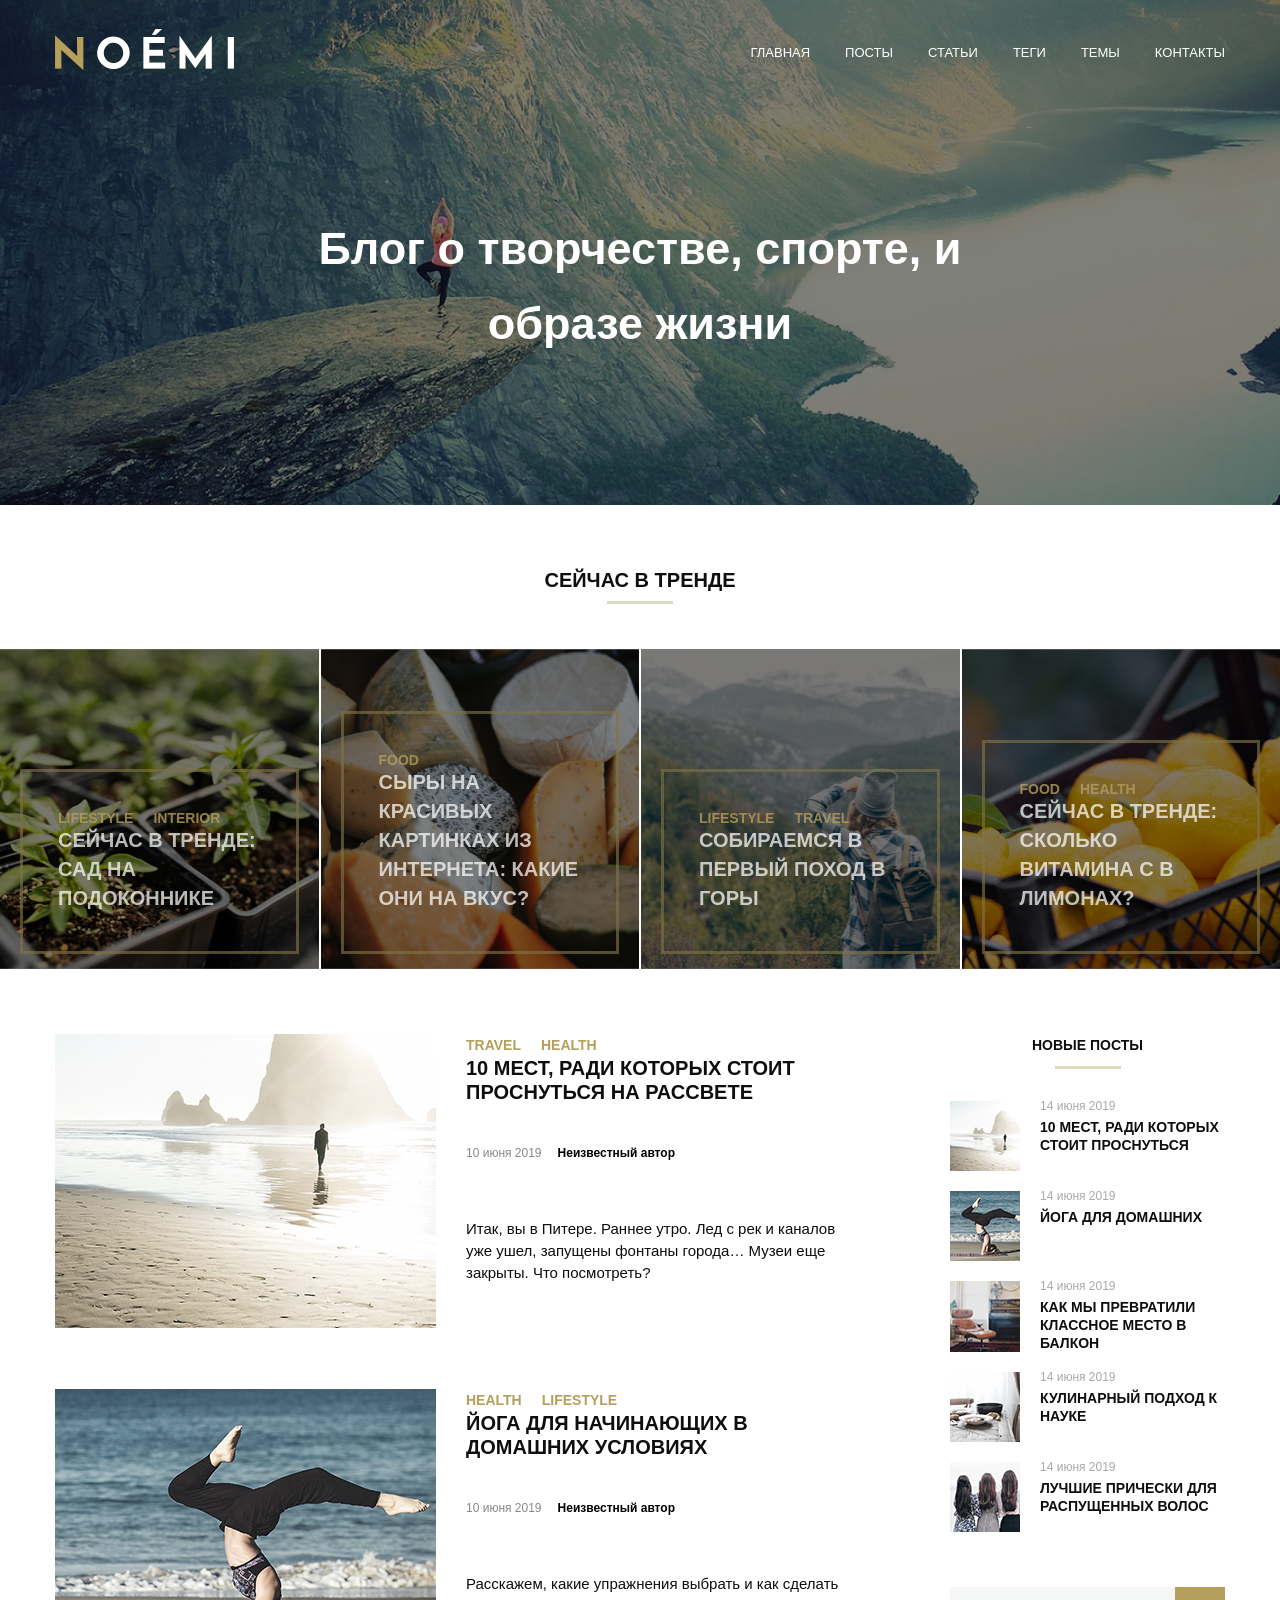
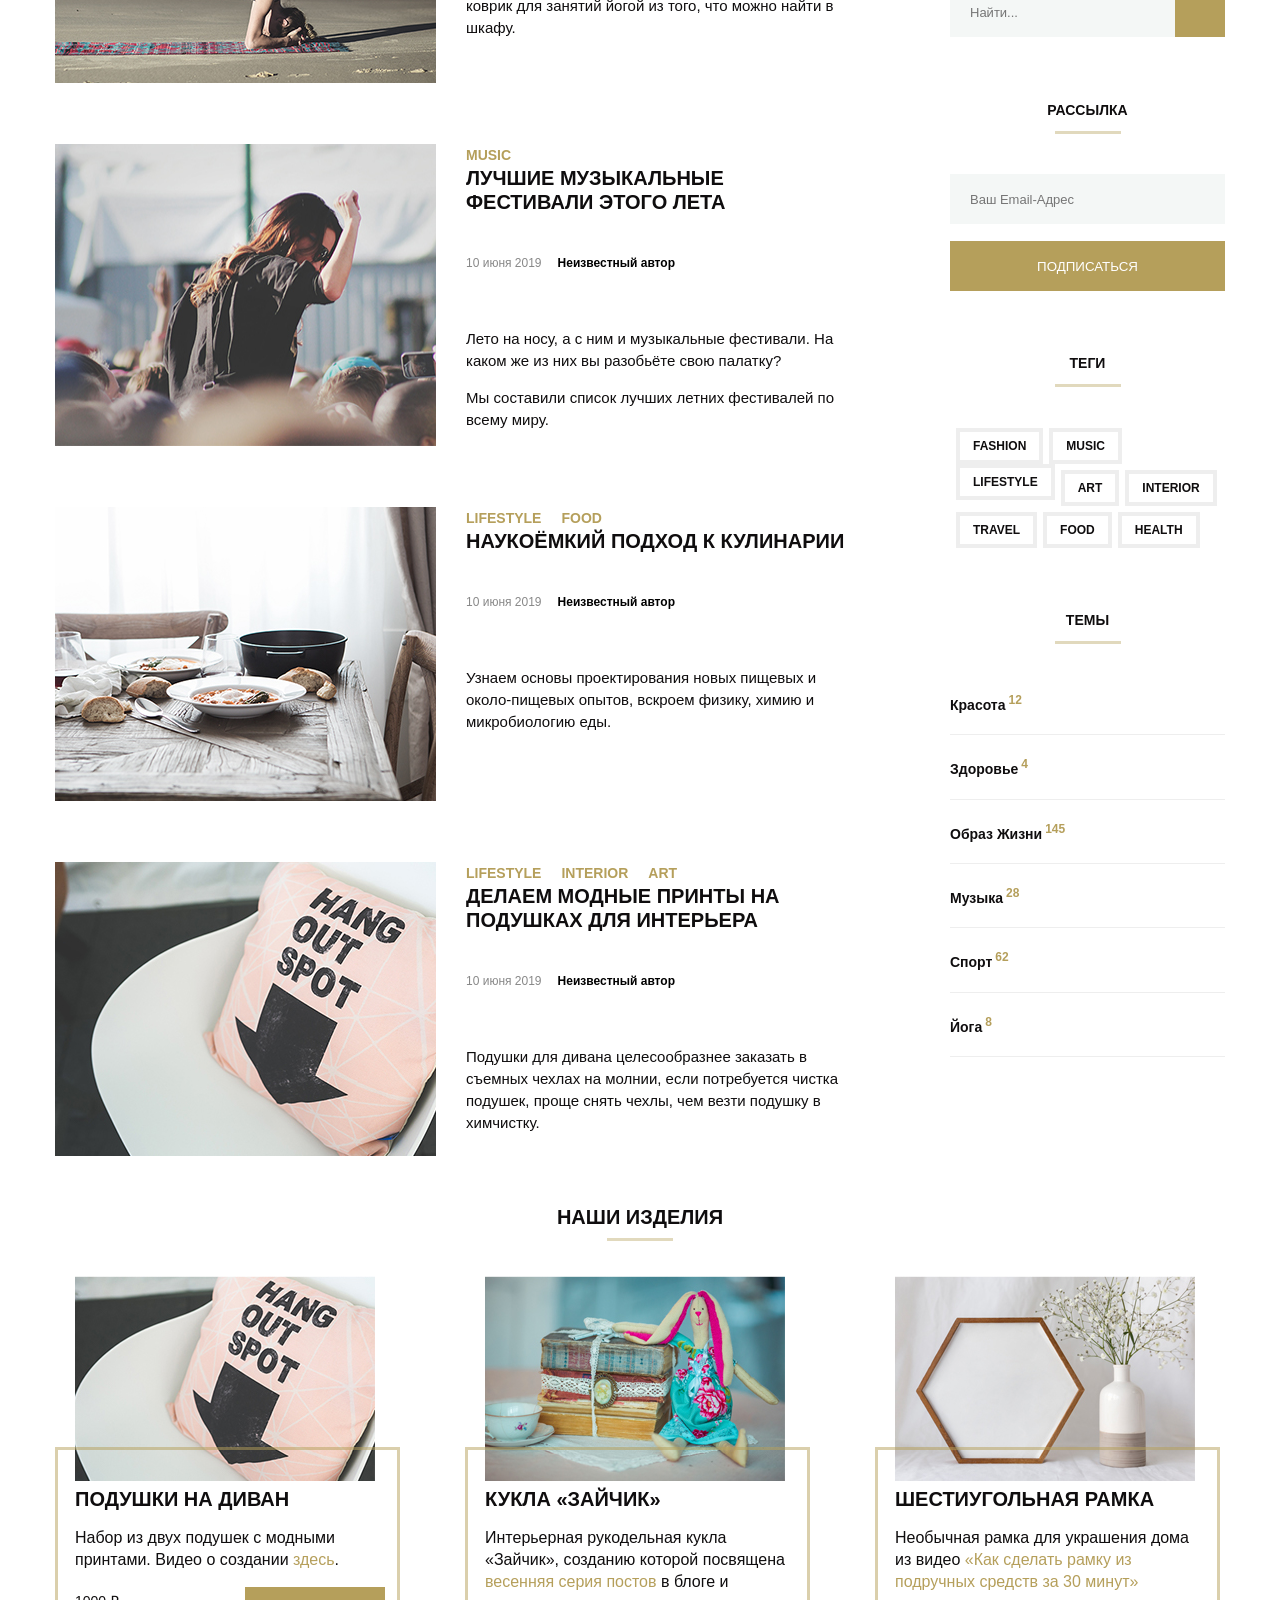
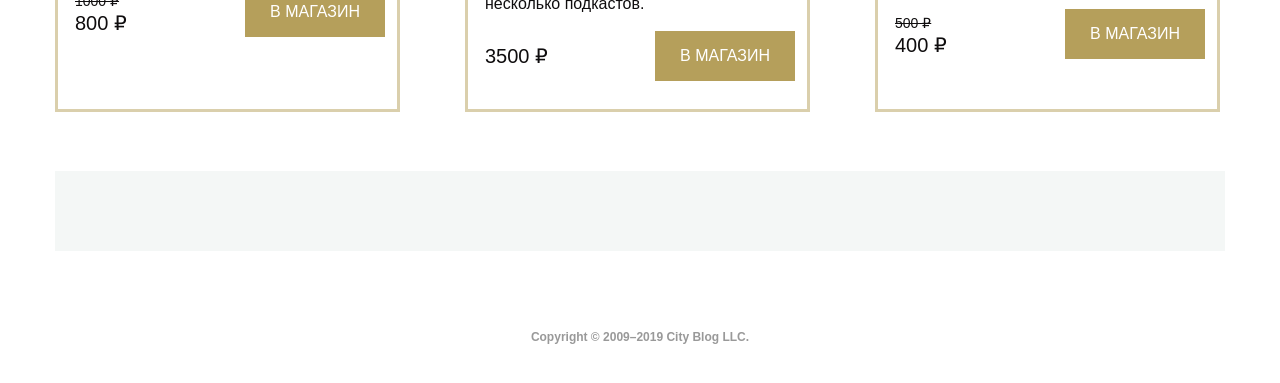
==== commit 67b78a58: "design_corrrect" ====
--- a/index.html
+++ b/index.html
@@ -341,15 +341,16 @@
               <picture>
                 <img class="shop_pic" src="/Images/shop1.jpg" alt="Подушки">
               </picture>
-              <h3 class="chapter-title-link"><a href="#0" class="chapter-link">подушки на диван</a></h3>
-              <p class="shop-item-text">Набор из двух подушек с модными принтами. Видео о создании <a href="#0" class="shop-text-link">здесь</a>.</p>
-              <div class="shop-price">
-                <div class="group_price">
-                  <div class="old_price">1000 ₽</div>
-                  <div class="new_price">800 ₽</div>
+              <div class="shop-item-content">
+                <h3 class="chapter-title-link"><a href="#0" class="chapter-link">подушки на диван</a></h3>
+                <p class="shop-item-text">Набор из двух подушек с модными принтами. Видео о создании <a href="#0" class="shop-text-link">здесь</a>.</p>
+                <div class="shop-price">
+                  <div class="group_price">
+                    <div class="old_price">1000 ₽</div>
+                    <div class="new_price">800 ₽</div>
+                  </div>
+                <div class="to_shop_button"><a href="" class="to_shop_link">в магазин</a></div>
                 </div>
-                
-                <div class="to_shop_button"><a href="" class="to_shop_link">в магазин</a></div>
              </div>
            </div>
 
@@ -357,6 +358,7 @@
             <picture>
               <img class="shop_pic" src="/Images/shop2.jpg" alt="кукла зайчик">
               </picture>
+             <div class="shop-item-content">
               <h3 class="chapter-title-link"><a href="#0" class="chapter-link">кукла «зайчик»</a></h3>
               <p class="shop-item-text">Интерьерная рукодельная кукла «Зайчик», созданию которой посвящена <a href="#0" class="shop-text-link">весенняя серия постов</a> в блоге и несколько подкастов.</p>
               <div class="shop-price">
@@ -366,12 +368,14 @@
               
               <div class="to_shop_button"><a href="" class="to_shop_link">в магазин</a></div>
               </div>
+             </div>
            </div>
 
            <div class="shop-list-item">
             <picture>
               <img class="shop_pic" src="/Images/shop3.jpg" alt="Шестиугольная рамка и ваза">
             </picture>
+            <div class="shop-item-content">
             <h3 class="chapter-title-link"><a href="#0" class="chapter-link">шестиугольная рамка</a></h3>
             <p class="shop-item-text">Необычная рамка для украшения дома из видео <a href="#0" class="shop-text-link">«Как сделать рамку из подручных средств за 30 минут»</a> </p>
             <div class="shop-price">
@@ -381,6 +385,7 @@
               </div>
               
               <div class="to_shop_button"><a href="" class="to_shop_link">в магазин</a></div>
+              </div>
            </div>
 
            </div>
--- a/style.css
+++ b/style.css
@@ -762,7 +762,7 @@
     margin-left: auto;
     margin-right: auto;
     text-transform: uppercase;
-    padding-bottom: 45px;
+    padding-bottom: 30px;
 }
 
 .shop-title::after {
@@ -788,15 +788,31 @@
     width: 33%;
     flex-direction: column;
     padding: 5px 20px 30px;
-    border: 3px solid #d3c59d;
+
+}
+.shop-item-content {
+    position: relative;
+}
+.shop-item-content::after {
+    content:"";
+    position: absolute;
+    border: 3px solid #b59f5b;
+    opacity: 0.5;
+    width: 345px;
+    height: 265px;
+    top: -40px;
+    left: -20px;
+
+    z-index: -1;
 }
 .shop-list-item:nth-child(n+2) {
     margin-left: 60px;
 }
 .shop_pic {
+    position: relative;
     max-width: 300px;
     width: 100%;
-    padding-bottom: 10px;
+    z-index: -2;
 }
 .shop-text-link {
     text-decoration: none;
@@ -812,6 +828,7 @@
     justify-content: space-between;
     align-items:center;
 }
+
 .old_price {
     font-size: 14px;
     text-decoration: line-through;
@@ -840,7 +857,7 @@
 
 /*footer*/
 .footer-shell {
-  margin: 64px auto 35px;
+  margin: 60px auto 35px;
 }
 
 .footer-shell-wrapper {
@@ -905,4 +922,5 @@
     color: #999;
     text-transform: capitalize;
     text-decoration: none;
-}+}
+/* tablet */
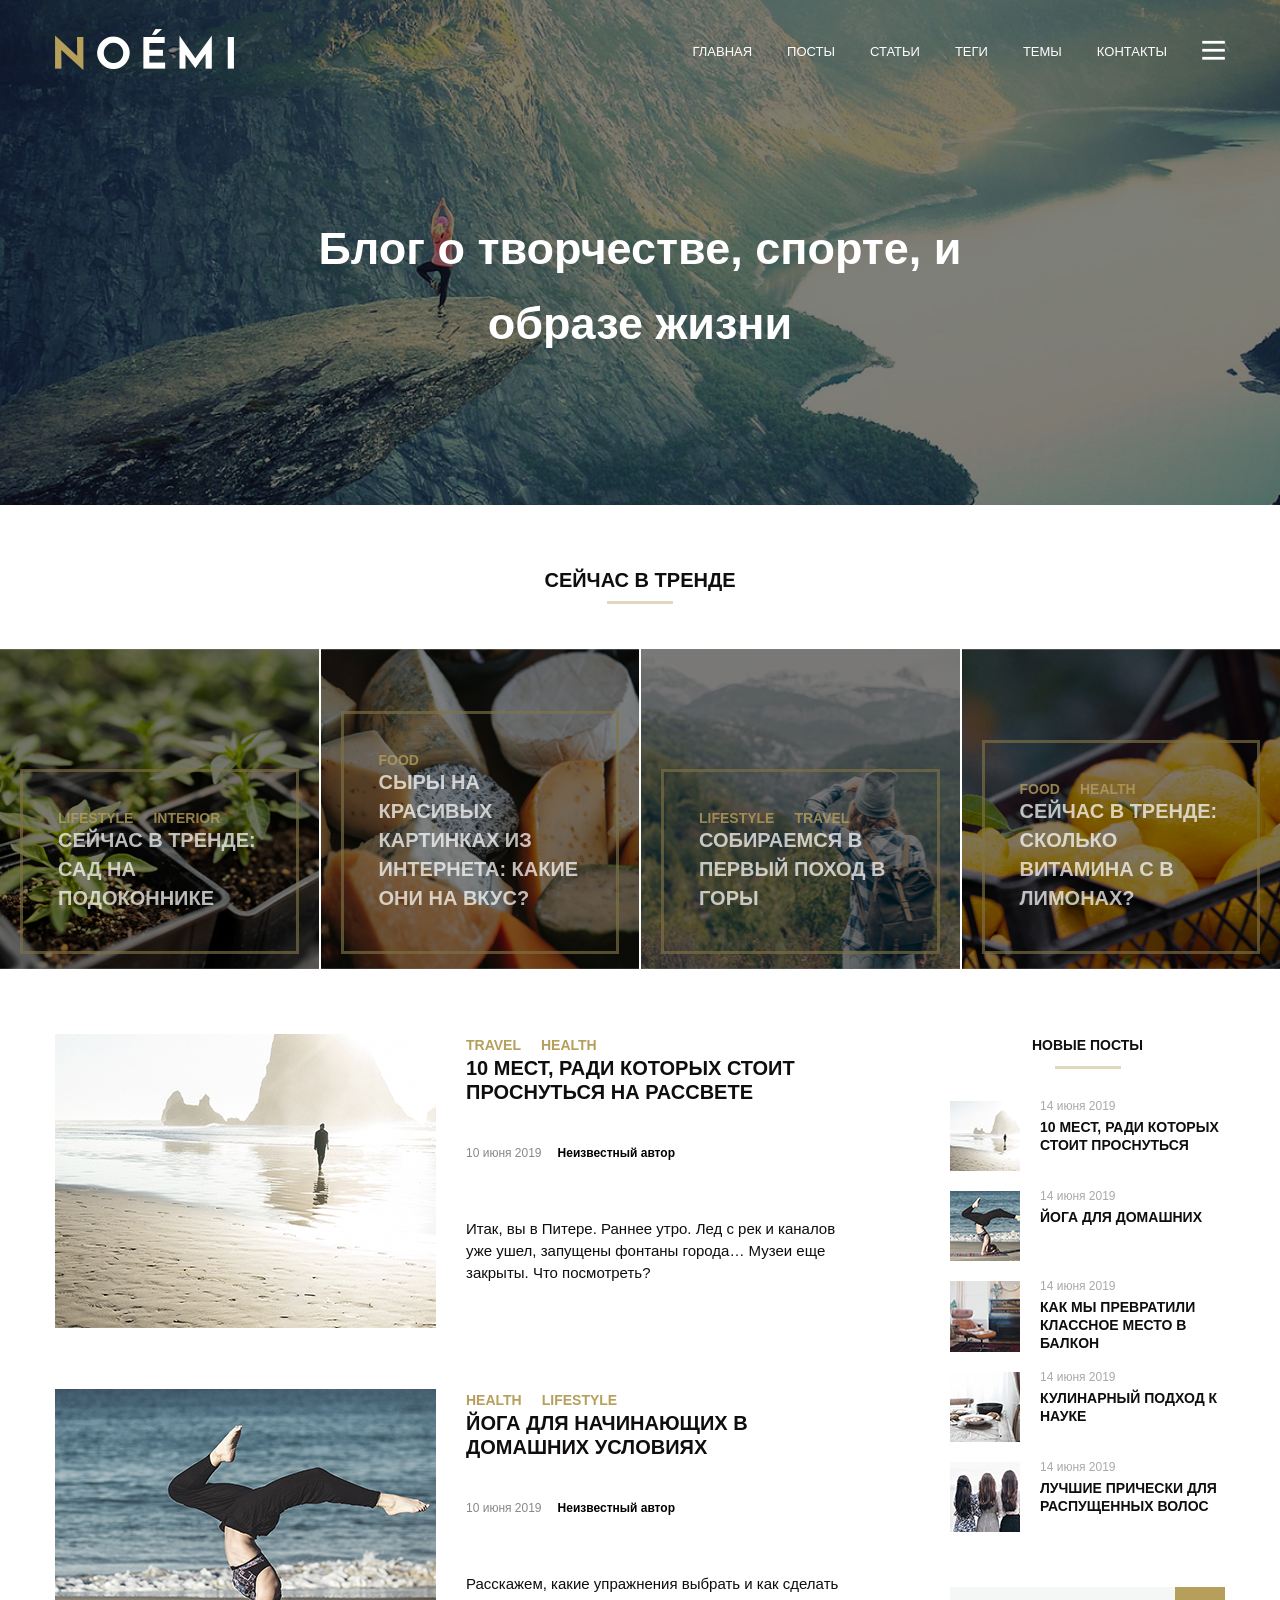
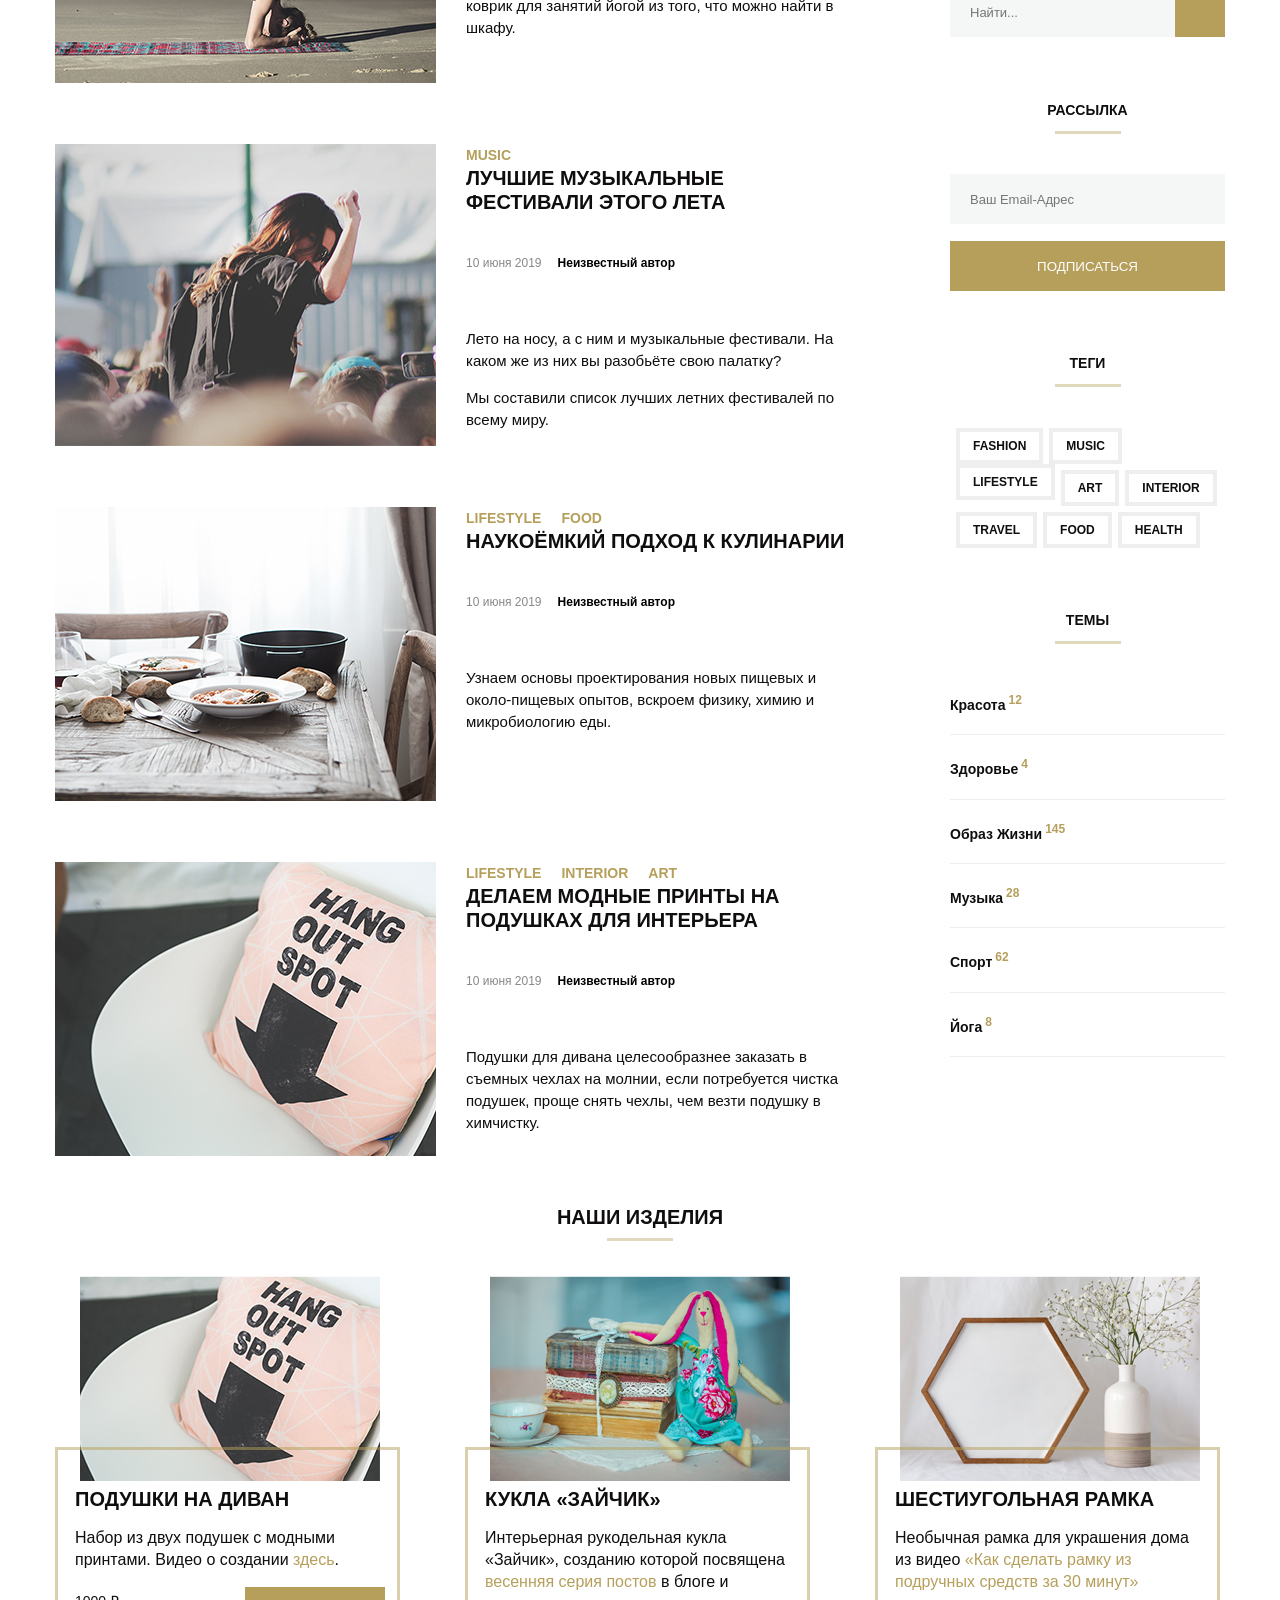
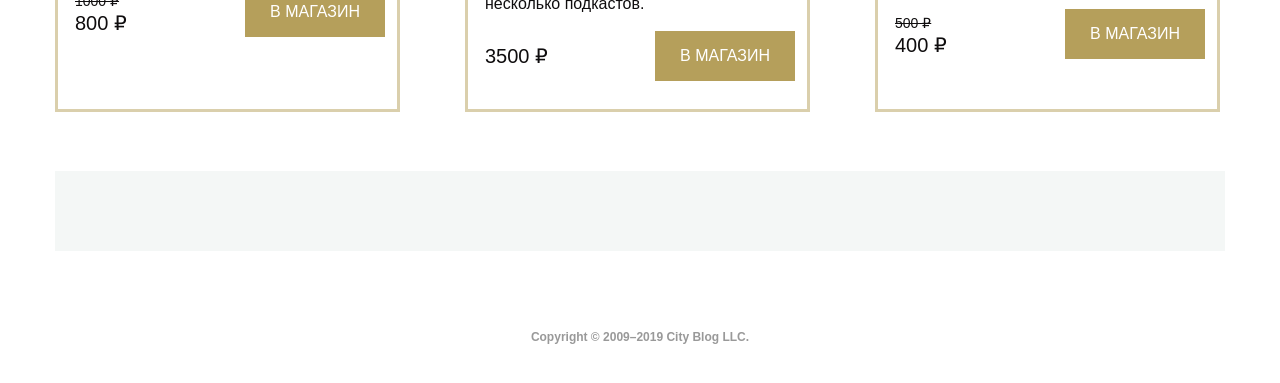
==== commit f696cf65: "fix" ====
--- a/index.html
+++ b/index.html
@@ -8,7 +8,7 @@
     <title>Document</title>
 </head>
 <body>
-    <div class="popup">
+    <div class="popup _hidden">
     <div class="popup-content">
         <a href="#0" class="close"></a>
         <h2 class="popup_title">ваш фидбек</h2>
@@ -52,7 +52,9 @@
                  <li class="menu-item"><a href="#0" class="nav-link">теги</a></li>
                  <li class="menu-item"><a href="#0" class="nav-link">темы</a></li>
                  <li class="menu-item"><a href="#0" class="nav-link">контакты</a></li>
+                 <div class="menu_header_button menu-item"><img src="/Images/header_menu_button.png" alt="k"></div>
             </ul>
+            
            </nav>
          </div>
          <div class="intro">
@@ -408,6 +410,6 @@
         </div>
       </footer>
 </div>
- <script src="naomi.js"></script>
+ <script src="script.js"></script>
 </body>
 </html>
--- a/style.css
+++ b/style.css
@@ -38,7 +38,6 @@
 }
 /* popup */
 .popup{
-    display: none;
     width:100%;
     min-height:100%;
     background-color: rgba(0,0,0,0.5);
@@ -46,6 +45,10 @@
     position:fixed;
     top:0px;
     z-index: 10;
+}
+
+._hidden {
+    display: none;
 }
 .popup-content{
     display: flex;
@@ -267,6 +270,9 @@
   padding-left: 35px;
 }
 
+.menu_header_button {
+    width: 100%;
+}
 .nav-link {
     font-size: 13px;
     color: #ffffff;
@@ -788,6 +794,7 @@
     width: 33%;
     flex-direction: column;
     padding: 5px 20px 30px;
+    align-items: center;
 
 }
 .shop-item-content {
@@ -924,3 +931,6 @@
     text-decoration: none;
 }
 /* tablet */
+@media (min-width: 768px) and (max-width:1199px) {
+    
+}
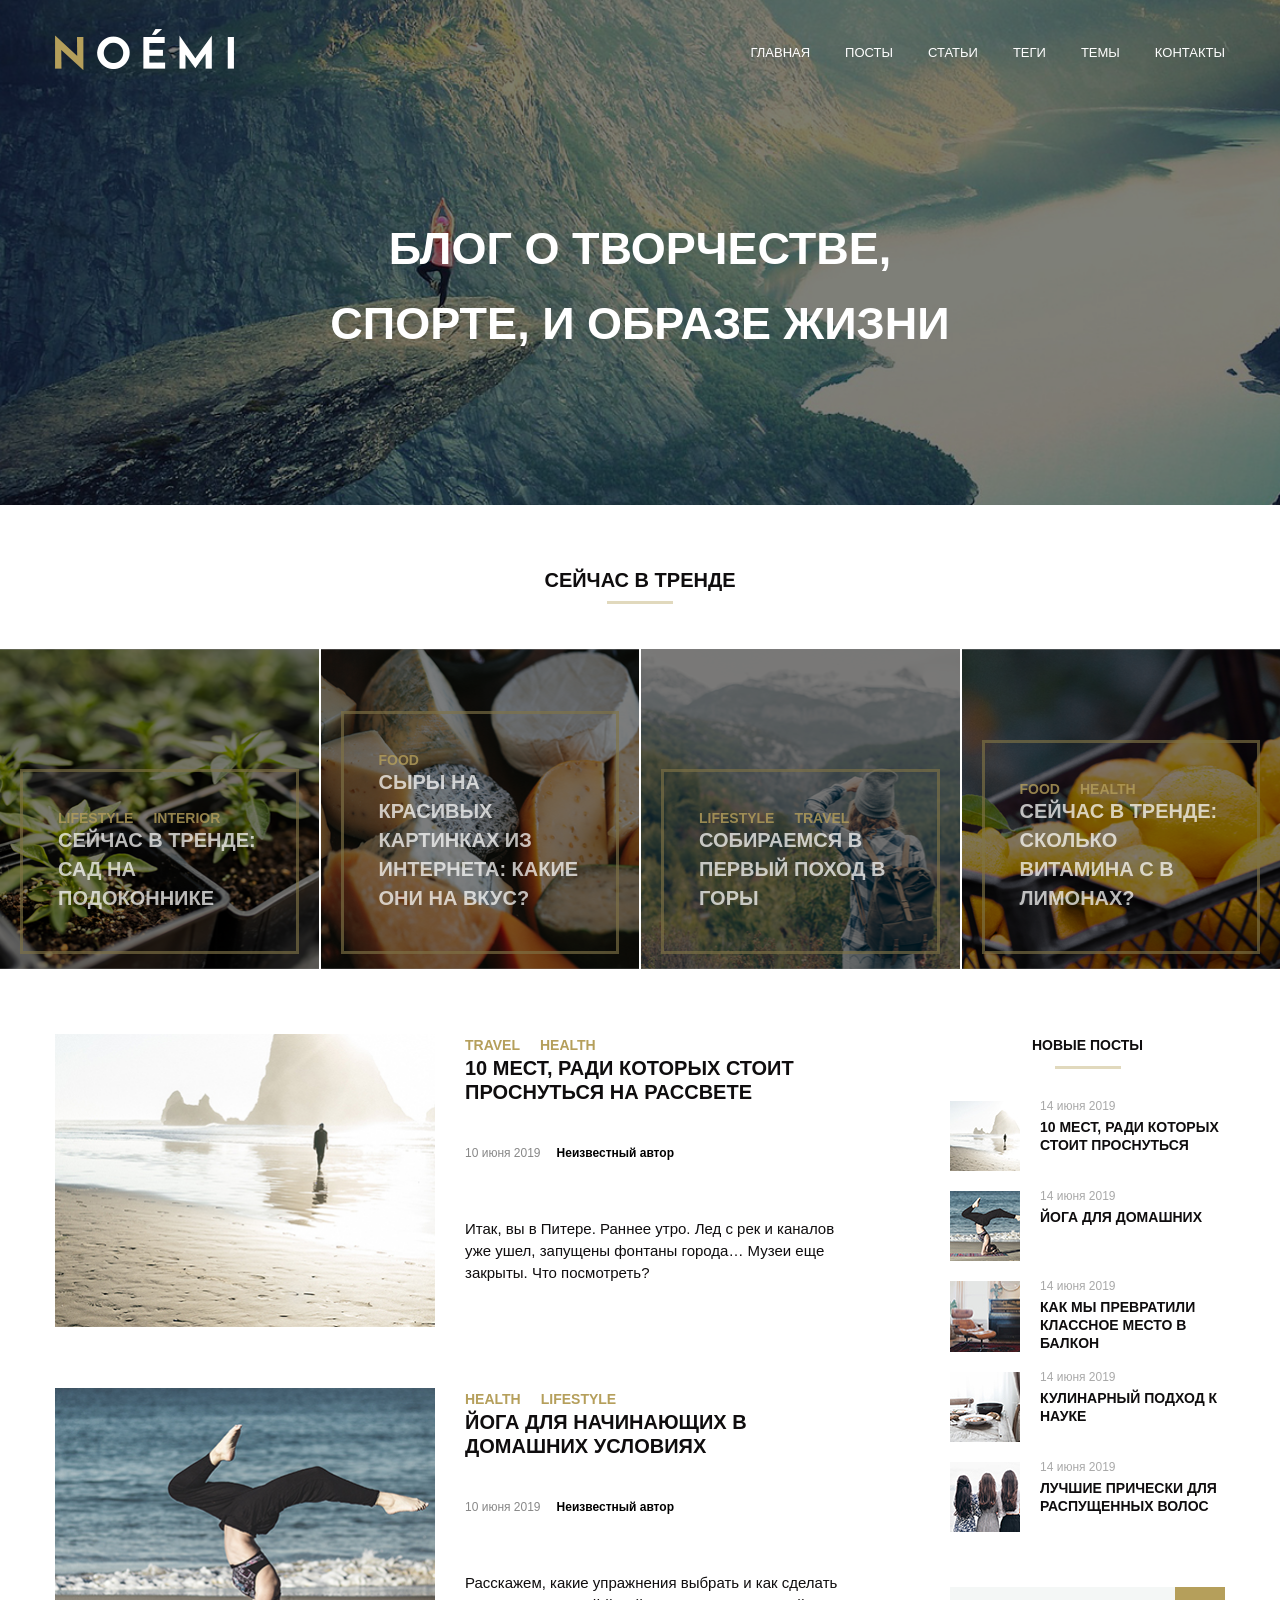
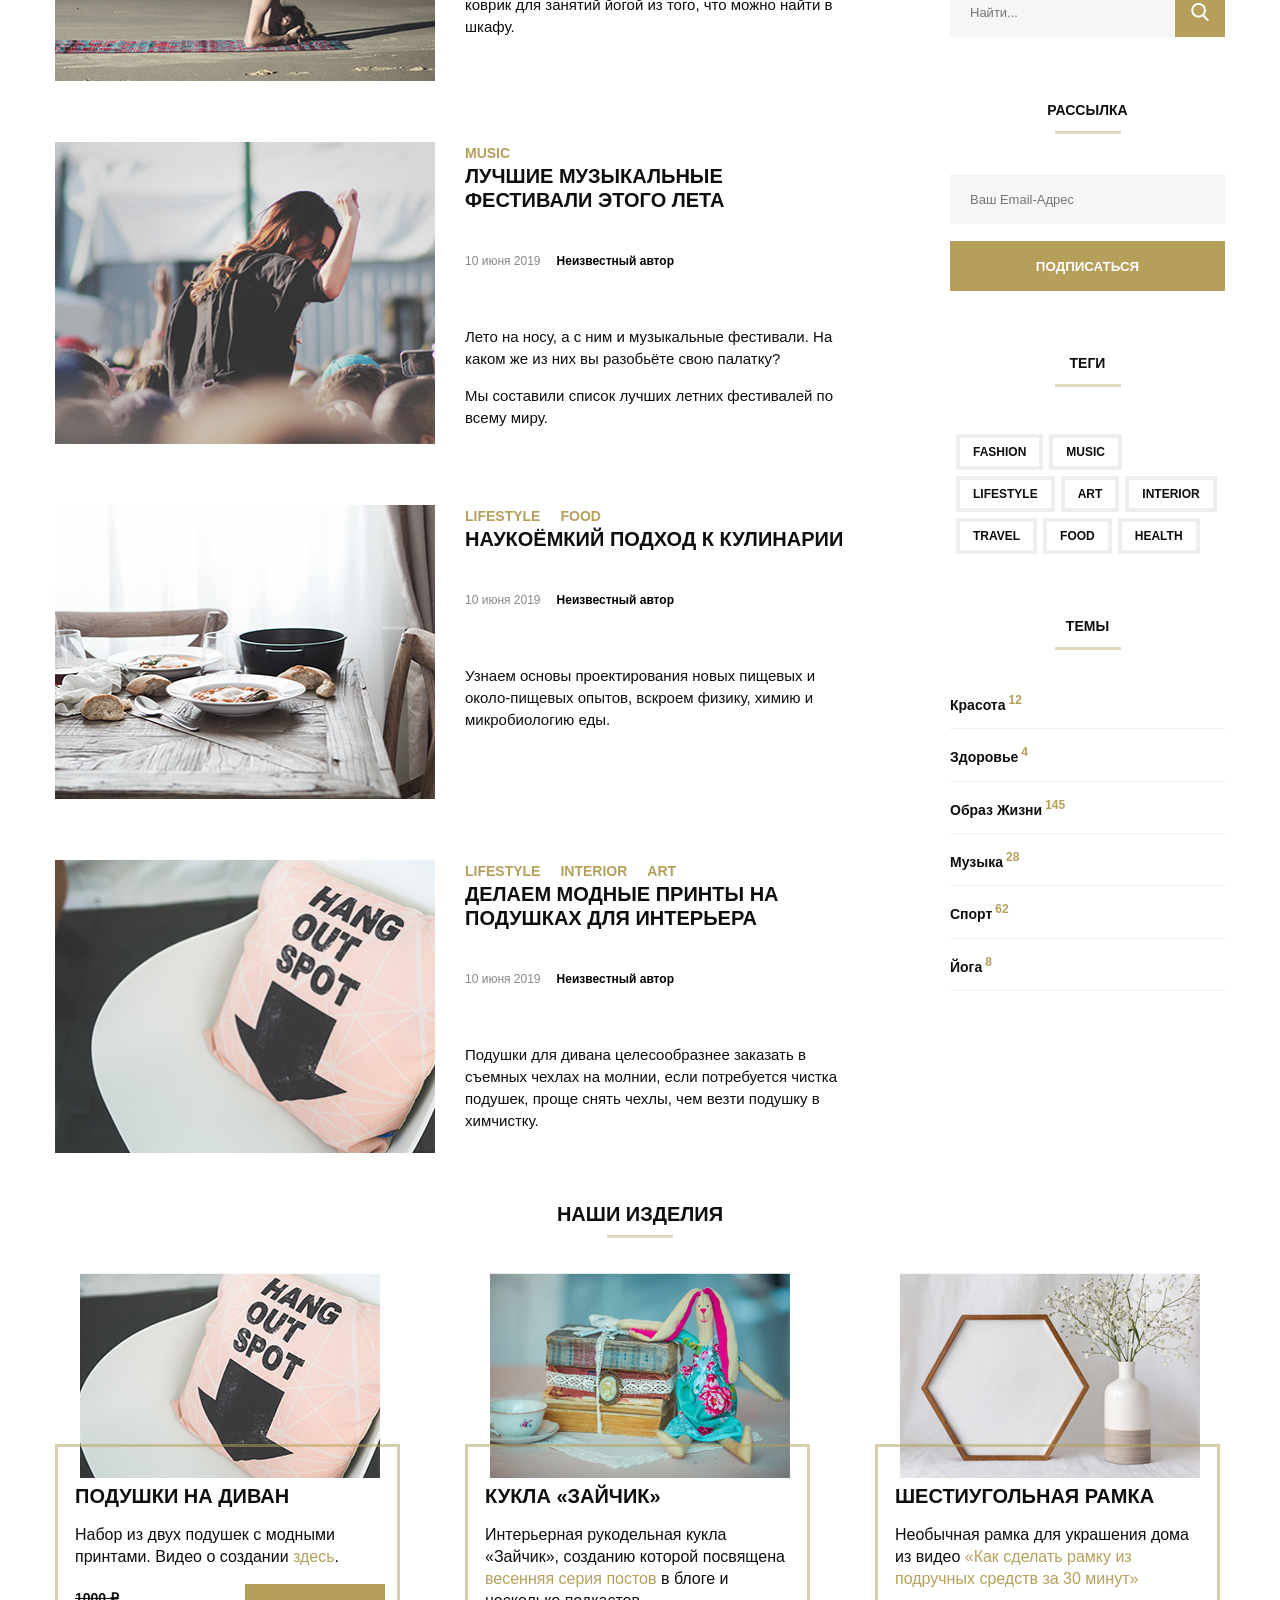
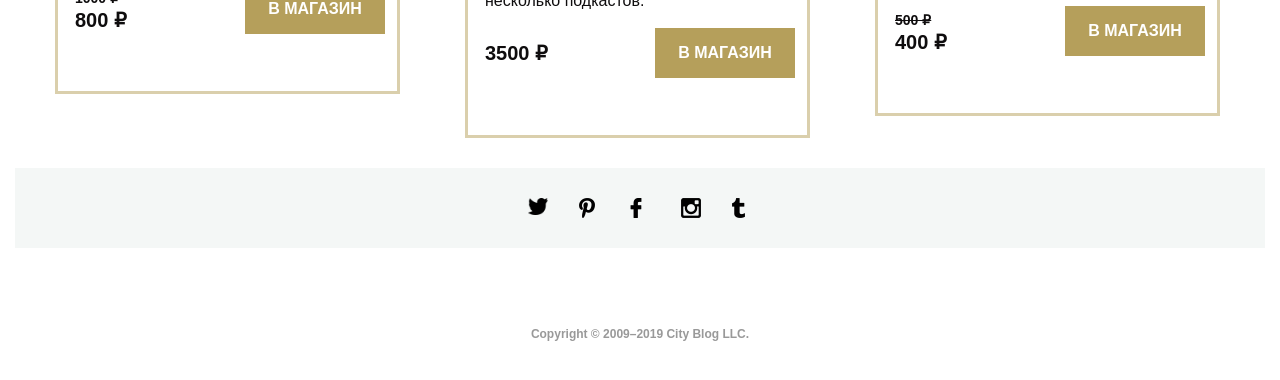
==== commit 4dfec06d: "fixes" ====
--- a/index.html
+++ b/index.html
@@ -52,9 +52,8 @@
                  <li class="menu-item"><a href="#0" class="nav-link">теги</a></li>
                  <li class="menu-item"><a href="#0" class="nav-link">темы</a></li>
                  <li class="menu-item"><a href="#0" class="nav-link">контакты</a></li>
-                 <div class="menu_header_button menu-item"><img src="/Images/header_menu_button.png" alt="k"></div>
             </ul>
-            
+            <div class="menu_header_button"><img src="/Images/header_menu_button.png" alt="кнопка меню"></div>
            </nav>
          </div>
          <div class="intro">
@@ -341,6 +340,9 @@
 
            <div class="shop-list-item">
               <picture>
+                <source src="/Images/shop-mobile1.jpg" media="(max-width: 767px)">
+                <source src="/Images/shop-tablet1.jpg" media="(max-width: 1199px)">
+                <source src="/Images/shop1.jpg" media="(min-width: 1200px)">
                 <img class="shop_pic" src="/Images/shop1.jpg" alt="Подушки">
               </picture>
               <div class="shop-item-content">
@@ -358,6 +360,9 @@
 
            <div class="shop-list-item">
             <picture>
+              <source src="/Images/shop-mobile2.jpg" media="(max-width: 767px)">
+              <source src="/Images/shop-tablet2.jpg" media="(max-width: 1199px)">
+              <source src="/Images/shop2.jpg" media="(min-width: 1200px)">
               <img class="shop_pic" src="/Images/shop2.jpg" alt="кукла зайчик">
               </picture>
              <div class="shop-item-content">
@@ -375,6 +380,9 @@
 
            <div class="shop-list-item">
             <picture>
+              <source src="/Images/shop-mobile3.jpg" media="(max-width: 767px)">
+              <source src="/Images/shop-tablet3.jpg" media="(max-width: 1199px)">
+              <source src="/Images/shop3.jpg" media="(min-width: 1200px)">
               <img class="shop_pic" src="/Images/shop3.jpg" alt="Шестиугольная рамка и ваза">
             </picture>
             <div class="shop-item-content">
--- a/style.css
+++ b/style.css
@@ -69,9 +69,9 @@
 }
 
 .close {
-  position: absolute;
-  right: 5px;
-  top: -20px;
+  position: relative;
+  left: 335px;
+  top: -70px;
   width: 19px;
   height: 19px;
   opacity: 0.3;
@@ -240,7 +240,8 @@
 }
 
 .head-wrapper {
-  width: 1200px;
+    width: 100%;
+  max-width: 1200px;
   margin: auto;
   padding: 0 15px;
 }
@@ -260,6 +261,10 @@
     height: auto;
 }
 
+.menu {
+    display: flex;
+}
+
 .menu-list {
     display: flex;
     flex-wrap: nowrap;
@@ -271,8 +276,10 @@
 }
 
 .menu_header_button {
-    width: 100%;
-}
+    display: none;
+    width: 100%;
+    padding-left: 35px;
+}  
 .nav-link {
     font-size: 13px;
     color: #ffffff;
@@ -288,8 +295,9 @@
 
 .title-intro {
     margin: 135px auto 0px;
+    text-transform: uppercase;
     text-align: center;
-    max-width: 680px;
+    max-width: 690px;
     padding-bottom: 144px;
     font-size: 45px;
     font-weight: bold;
@@ -334,7 +342,6 @@
 .trends-list {
     display: flex;
     width: 100%;
-    max-width: 1660px;
     justify-content: space-between;
     margin-left: auto;
     margin-right: auto;
@@ -353,19 +360,23 @@
 }
 
 .trends-background1 {
-    background-image:url("/Images/trends1.png");
+    background:url("/Images/trends1.png") 0 0 no-repeat;
+    background-size: cover;
 }
 
 .trends-background2 {
-    background-image:url("/Images/trends2.png");
+    background:url("/Images/trends2.png") 0 0 no-repeat;
+    background-size: cover;
 }
 
 .trends-background3 {
-    background-image:url("/Images/trends3.png");
+    background:url("/Images/trends3.png") 0 0 no-repeat;
+    background-size: cover;
 }
 
 .trends-background4 {
-    background-image: url("/Images/trends4.png");
+    background: url("/Images/trends4.png") 0 0 no-repeat;
+    background-size: cover;
 }
 .trends-list-item:nth-child(-n+3) {
   margin-right: 2px;
@@ -408,7 +419,8 @@
 .main-container {
     display: flex;
     justify-content: space-between;
-    width: 1200px;
+    width: 100%;
+    max-width: 1200px;
     margin: auto;
     padding: 0 15px;
 }
@@ -425,7 +437,7 @@
     display: flex;
 }
 
-.post-list-picture {
+.chapter-picture {
     width: 100%;
     max-width: 380px;
 }
@@ -615,7 +627,7 @@
     background-color: #b59f5b;
     border: none;
     outline: none;
-    background-image: url("https://netology-code.github.io/html-2-diploma/sources/images/search.svg");
+    background-image: url("/Images/search_button.png");
     background-size: 18px;
     background-repeat: no-repeat;
     background-position: center center;
@@ -662,6 +674,7 @@
     margin-top: 17px;
     
     text-align: center;
+    font-weight: bold;
     color: white;
     text-transform: uppercase;
 
@@ -702,11 +715,8 @@
     border: 4px solid #eeeeee;
 }
 
-.tags-list-item:nth-child(n+1) {
+.tags-list-item {
     margin-left: 6px;
-}
-
-.tags-list-item:nth-child(n+4) {
     margin-top: 6px;
 }
 
@@ -730,7 +740,7 @@
 }
 
 .theme-section {
-    padding: 18px 0;
+    padding: 12px 0;
     border-bottom: 1px solid #eee;
 }
 
@@ -806,7 +816,7 @@
     border: 3px solid #b59f5b;
     opacity: 0.5;
     width: 345px;
-    height: 265px;
+    height: calc(100% + 100px);
     top: -40px;
     left: -20px;
 
@@ -834,6 +844,7 @@
     flex-direction: row;
     justify-content: space-between;
     align-items:center;
+    font-weight: bold;
 }
 
 .old_price {
@@ -860,6 +871,7 @@
     color: #fff;
     text-decoration: none;
     text-transform: uppercase;
+    font-weight: bold;
 }
 
 /*footer*/
@@ -868,7 +880,6 @@
 }
 
 .footer-shell-wrapper {
-  width: 1200px;
   margin: auto;
   padding: 0 15px;
 }
@@ -898,24 +909,24 @@
 }
 
 .social-link-twitter {
-    margin: 0;
-    background-image: url("https://netology-code.github.io/html-2-diploma/sources/images/social/004-twitter.svg");
+    background: url("/Images/twitter.png") 0 0 no-repeat;
+    background-size: 20px;
 }
 
 .social-link-pinterest {
-    background-image: url("https://netology-code.github.io/html-2-diploma/sources/images/social/001-pinterest.svg");
+    background: url("/Images/pinterest.png") 0 0 no-repeat;
 }
 
 .social-link-facebook {
-    background-image: url("https://netology-code.github.io/html-2-diploma/sources/images/social/002-facebook-logo.svg");
+    background: url("/Images/facebook.png") 0 0 no-repeat;
 }
 
 .social-link-instagram {
-    background-image: url("https://netology-code.github.io/html-2-diploma/sources/images/social/005-instagram.svg");
+    background: url("/Images/instagram.png") 0 0 no-repeat;
 }
 
 .social-link-tumblr {
-    background-image: url("https://netology-code.github.io/html-2-diploma/sources/images/social/003-tumblr.svg");
+    background: url("/Images/tumblr.png") 0 0 no-repeat;
 }
 
 .footer-copyright {
@@ -932,5 +943,50 @@
 }
 /* tablet */
 @media (min-width: 768px) and (max-width:1199px) {
+    .menu-list {
+        display: none;
+        transition: 0.5s;
+        motion: auto;
+    }
+    .menu_header_button {
+        display: block;
+    }
+    .menu-list-open {
+        display: flex;
+    }
+
+
+    .trends-list {
+        flex-wrap: wrap;
+        flex-direction: row;
+    }
+
+    .trends-list-item {
+        width: calc(50% - 1.5px);
+        margin-top: 3px;
+    }
     
-}
+    .trends-list-item:nth-child(-n+3) {
+        margin-right: 0;
+    }
+
+    .post-list-chapter {
+        display: block;
+    }
+
+    .chapter-picture {
+        width: 100%; 
+        max-width: 790px;
+    }
+
+    .chapter-frame {
+        margin-left: 0;
+        margin-top: 15px;
+    }
+
+
+    .side-bar {
+        margin-left: 30px;
+    }
+}
+
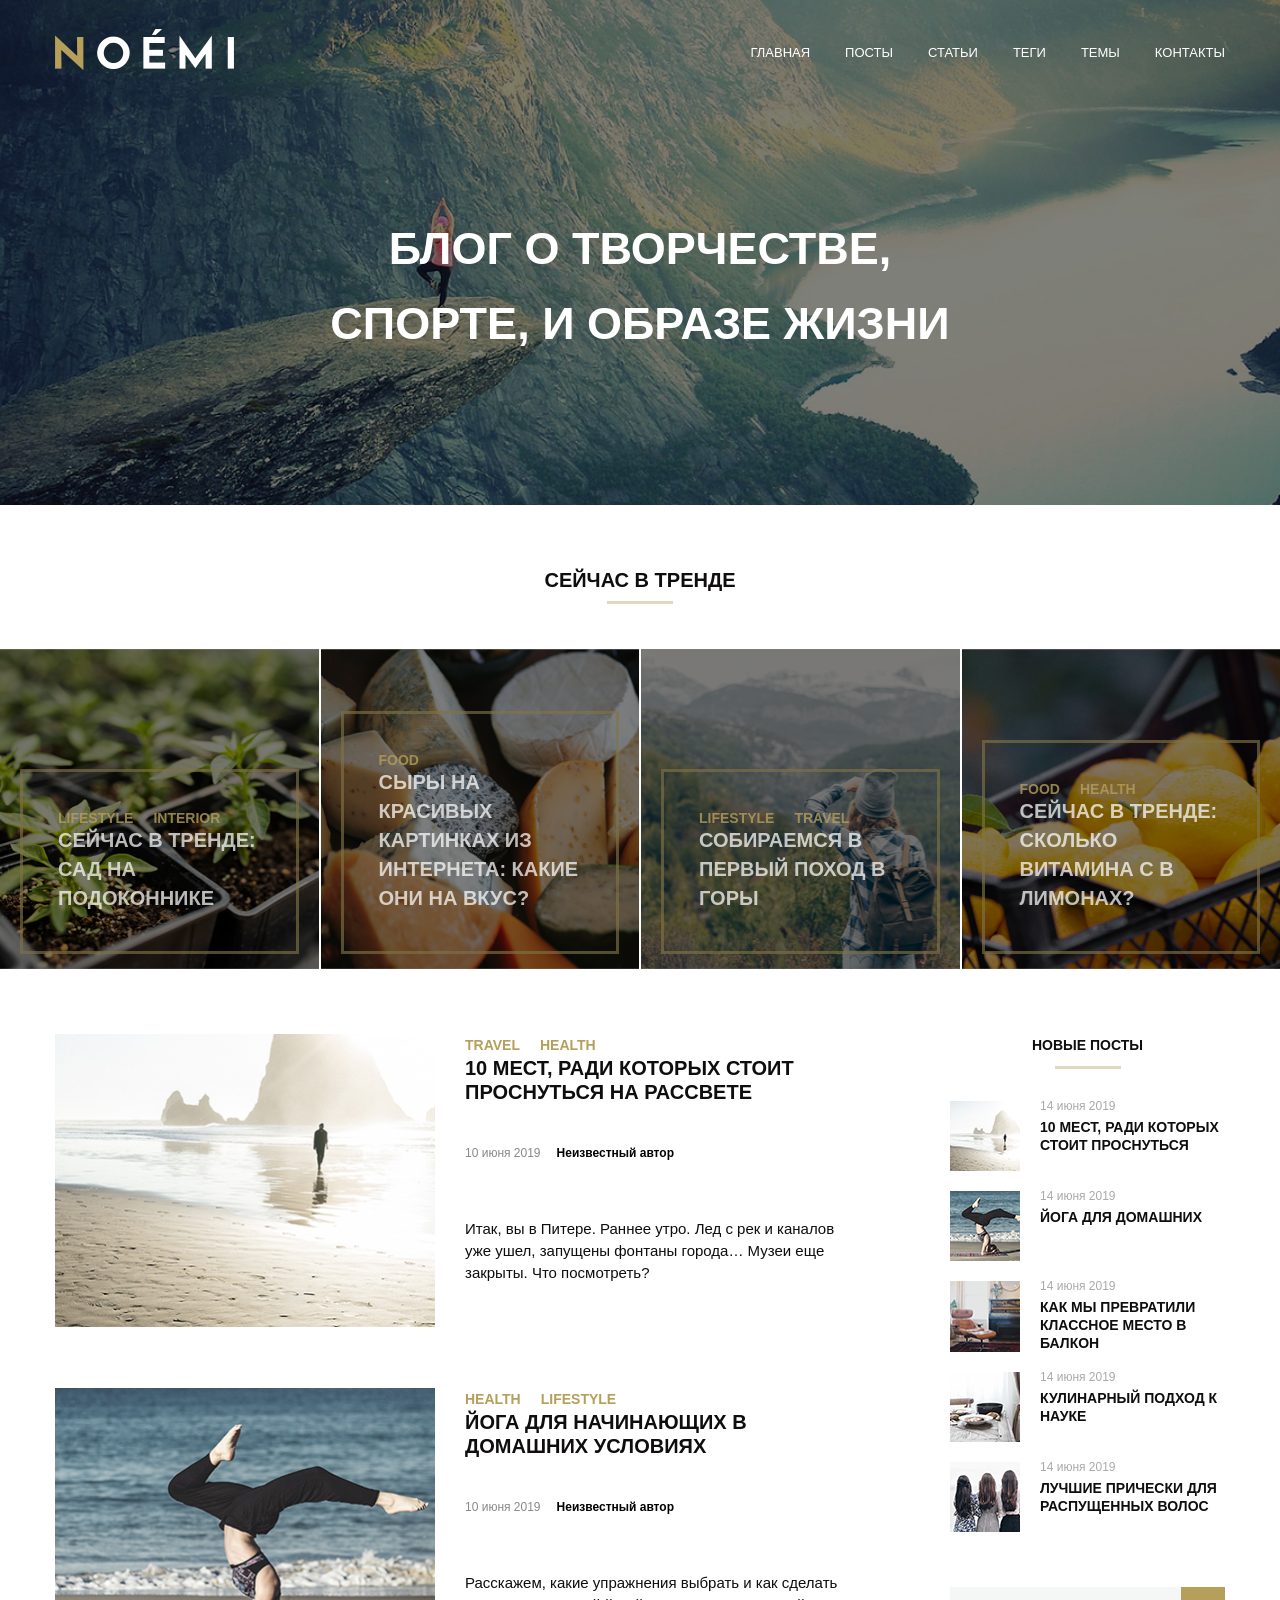
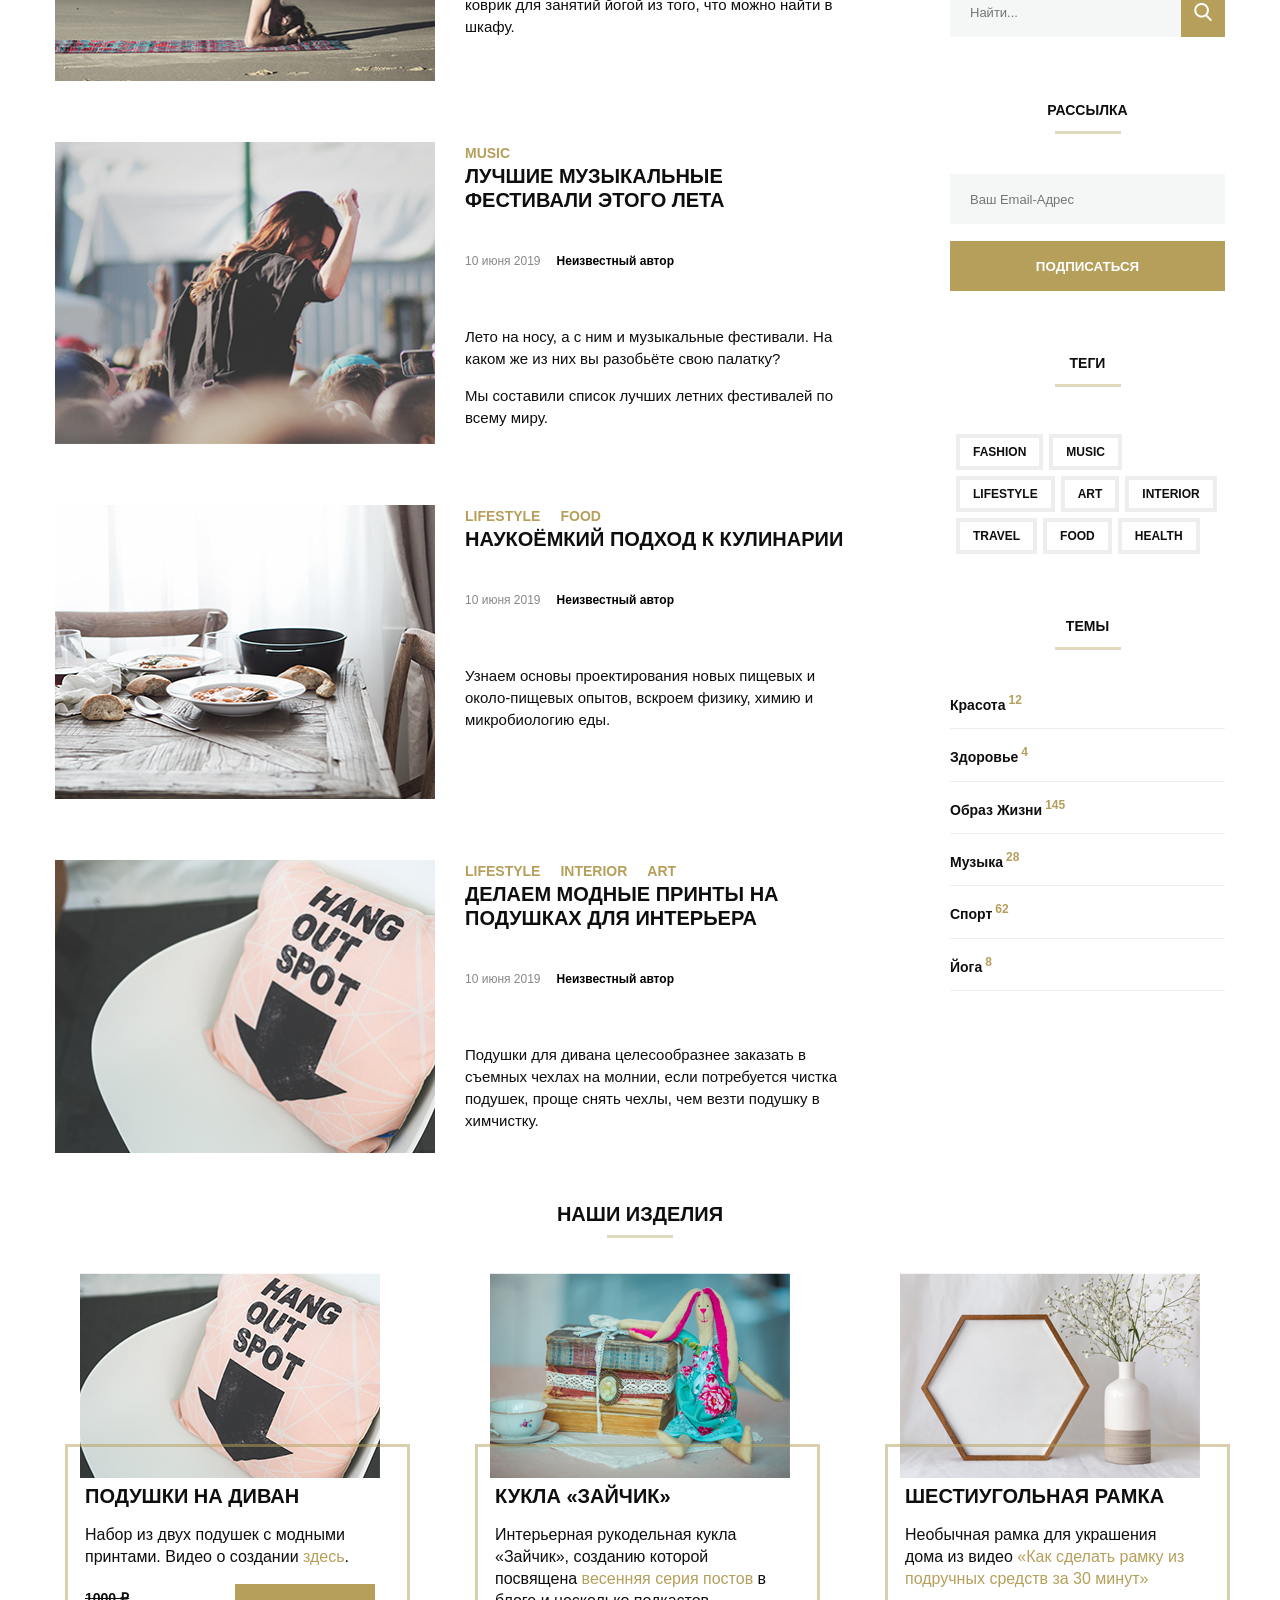
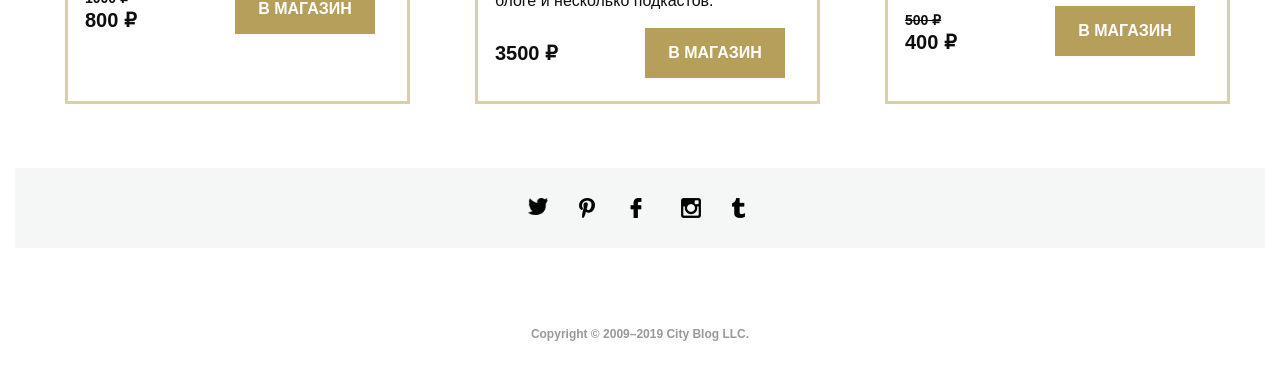
==== commit 9b826cf1: "add mobile-tablet version" ====
--- a/index.html
+++ b/index.html
@@ -43,18 +43,18 @@
       <header class="head">
         <div class="head-wrapper">
          <div class="content-head">
-          <a href="/"><img src="/Images/noemi-logo.png" alt="NOEMI" class="logo"></a>
+          <a href="/" class="logo-link"><img src="/Images/noemi-logo.png" alt="NOEMI" class="logo"></a>
           <nav class="menu">
-           <ul class="menu-list">
-                 <li class="menu-item"><a href="#0" class="nav-link">главная</a></li>
-                 <li class="menu-item"><a href="#0" class="nav-link">посты</a></li>
-                 <li class="menu-item"><a href="#0" class="nav-link">статьи</a></li>
-                 <li class="menu-item"><a href="#0" class="nav-link">теги</a></li>
-                 <li class="menu-item"><a href="#0" class="nav-link">темы</a></li>
-                 <li class="menu-item"><a href="#0" class="nav-link">контакты</a></li>
-            </ul>
-            <div class="menu_header_button"><img src="/Images/header_menu_button.png" alt="кнопка меню"></div>
-           </nav>
+            <ul class="menu-list">
+                  <li class="menu-item"><a href="#0" class="nav-link">главная</a></li>
+                  <li class="menu-item"><a href="#0" class="nav-link">посты</a></li>
+                  <li class="menu-item"><a href="#0" class="nav-link">статьи</a></li>
+                  <li class="menu-item"><a href="#0" class="nav-link">теги</a></li>
+                  <li class="menu-item"><a href="#0" class="nav-link">темы</a></li>
+                  <li class="menu-item"><a href="#0" class="nav-link">контакты</a></li>
+             </ul>
+             <div class="menu_header_button"><img src="/Images/header_menu_button.png" alt="кнопка меню"></div>
+          </nav>
          </div>
          <div class="intro">
           <h1 class="title-intro">Блог о творчестве, спорте,
--- a/style.css
+++ b/style.css
@@ -56,13 +56,12 @@
 
     position: relative;
 
-    margin-top: 10%;
+    margin-top: 15%;
     margin-left: auto;
     margin-right: auto;
     padding: 50px 30px;
 
     width: 390px;
-    height:590px;
 
     background-color: #fff;
     
@@ -598,8 +597,12 @@
     margin-top: 55px;
 }
 
+.search-block {
+    width: 100%;
+}
+
 .search-field {
-  width: 275px;
+  width: 100%;
   height: 50px;
   padding: 19px 20px;
   
@@ -618,7 +621,7 @@
 } 
 
 .search-button {
-    position: absolute;
+    position: relative;
     right: 0;
 
     width: 50px;
@@ -649,7 +652,7 @@
 }
 
 .subscribe-field {
-   width: 275px;
+   width: 100%;
    height: 50px;
    padding: 19px 20px;
    margin-top: 40px;
@@ -669,7 +672,7 @@
 }
 
 .subscribe-button {
-    width: 275px;
+    width: 100%;
     height: 50px;
     margin-top: 17px;
     
@@ -770,6 +773,7 @@
     width: 100%;
     margin: 50px auto;
     flex-direction: column;
+    padding: 0 35px;
 }
 .shop-title {
     display: block;
@@ -797,6 +801,7 @@
     justify-content: space-between;
     margin-left: auto;
     margin-right: auto;
+    
 }
 
 .shop-list-item {
@@ -809,6 +814,7 @@
 }
 .shop-item-content {
     position: relative;
+    width: 290px;
 }
 .shop-item-content::after {
     content:"";
@@ -816,7 +822,7 @@
     border: 3px solid #b59f5b;
     opacity: 0.5;
     width: 345px;
-    height: calc(100% + 100px);
+    height: calc(10em + 100px);
     top: -40px;
     left: -20px;
 
@@ -941,12 +947,10 @@
     text-transform: capitalize;
     text-decoration: none;
 }
-/* tablet */
-@media (min-width: 768px) and (max-width:1199px) {
+/* mobile and  tablet */
+@media  (max-width:1199px) {
     .menu-list {
         display: none;
-        transition: 0.5s;
-        motion: auto;
     }
     .menu_header_button {
         display: block;
@@ -972,6 +976,7 @@
 
     .post-list-chapter {
         display: block;
+        border-bottom: 2px solid #eee;
     }
 
     .chapter-picture {
@@ -982,11 +987,95 @@
     .chapter-frame {
         margin-left: 0;
         margin-top: 15px;
-    }
-
+    }  
+
+}
+
+@media (max-width: 640px) {
+
+    .content-head {
+        flex-direction: column;
+    }
+
+    .menu {
+        margin-left: auto;
+    }
+
+    .logo-link {
+        margin-top: 185px;
+        order: 2;
+    }
+
+    .logo {
+        width: 269px;
+    }
+ 
+    .menu_header_button {
+        margin-left: auto;
+    }
+    .title-intro {
+        margin-top: 45px;
+    }
+   .trends-list {
+       flex-direction: column;
+   } 
+
+   .trends-list-item {
+       width: 100%;
+   }
+
+   .main-container {
+       flex-direction: column;
+   }
+
+   .side-bar {
+       max-width: 100%;
+       width: 100%;
+       padding: 0 15px;
+       margin-top: 35px;
+   }
+
+   .shop-list {
+       flex-direction: column;
+       align-items: center;
+   }
+
+   .shop-list-item {
+     width: 100%;
+   }
+
+   .shop-list-item:nth-child(n+2) {
+       margin-top: 30px;
+       margin-left: 0;
+   }
+   .shop-list-item:nth-child(2) {
+    margin-top: 72px;
+}
+}
+
+@media (min-width: 641px) and (max-width: 1199px) {
+    .trends-list {
+        flex-direction: row;
+    }
+
+    .trends-list-item {
+        width: calc(50% - 1.5px);
+    }
 
     .side-bar {
         margin-left: 30px;
     }
-}
-
+    
+    .shop-list {
+        flex-wrap: wrap;
+    }
+
+    .shop-list-item {
+        width: calc(50% - 40px)
+    }
+
+
+    .shop-list-item:nth-child(n+3) {
+        margin-top: 30px;
+    }
+}
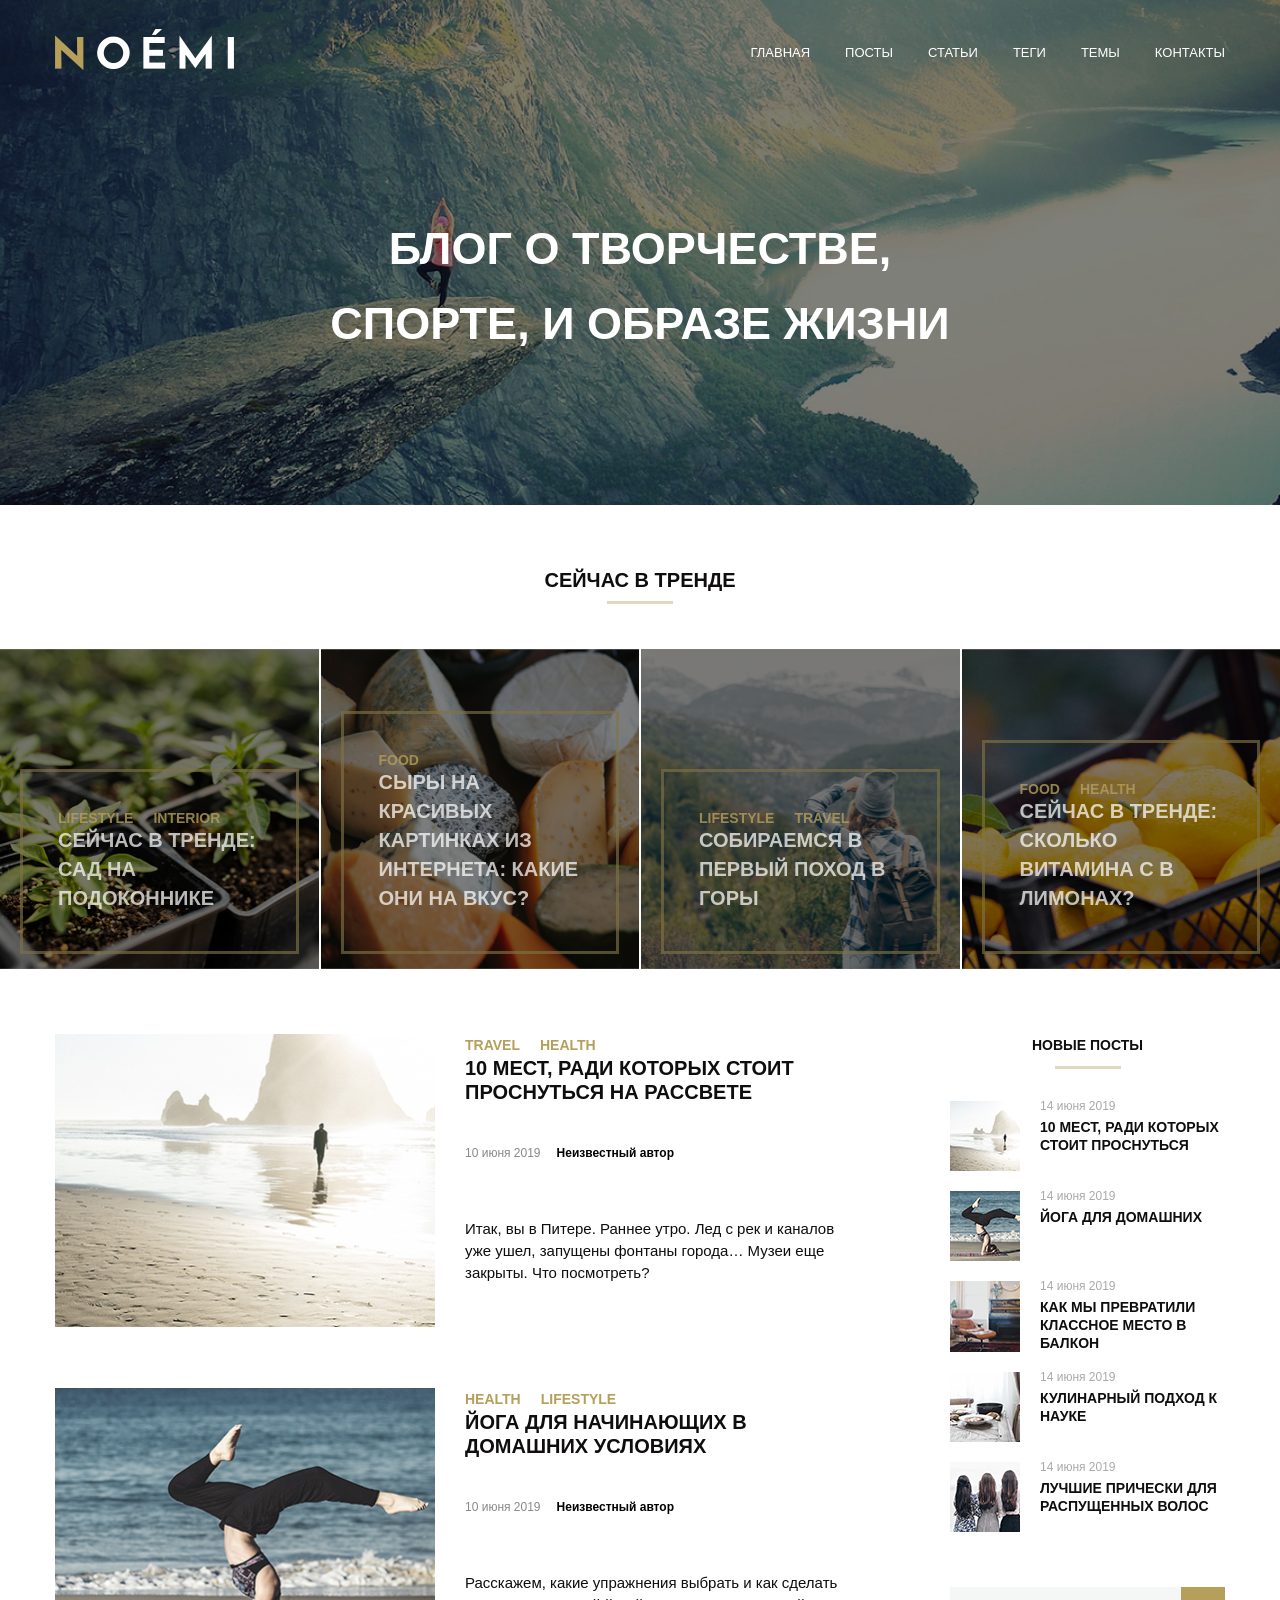
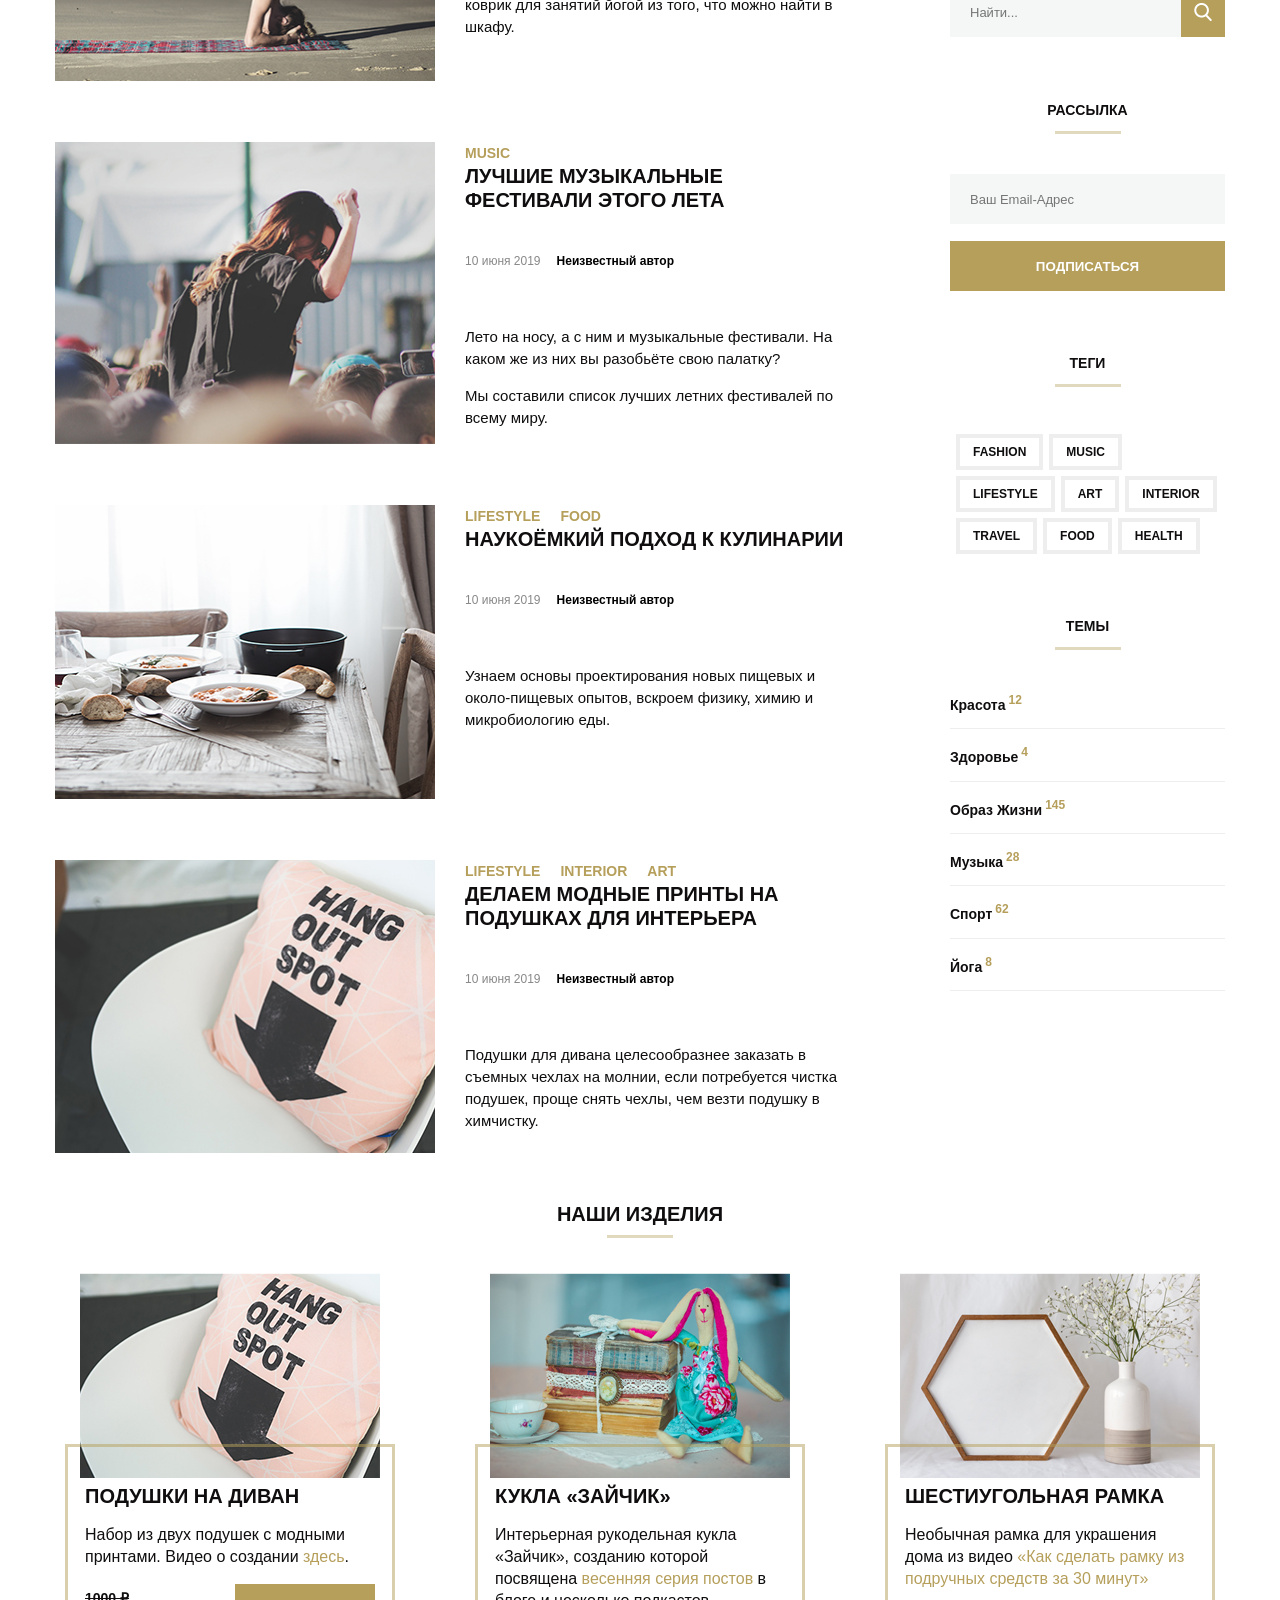
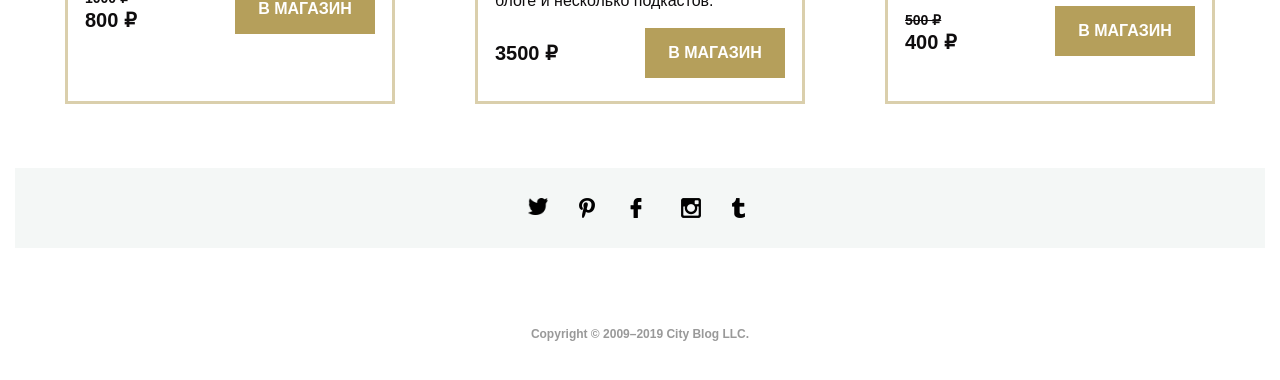
==== commit 6a09be3d: "fixes" ====
--- a/index.html
+++ b/index.html
@@ -353,7 +353,7 @@
                     <div class="old_price">1000 ₽</div>
                     <div class="new_price">800 ₽</div>
                   </div>
-                <div class="to_shop_button"><a href="" class="to_shop_link">в магазин</a></div>
+                  <a href="#0" class="to_shop_link"><div class="to_shop_button">в магазин</div></a>
                 </div>
              </div>
            </div>
@@ -373,7 +373,7 @@
                 <div class="new_price">3500 ₽</div>
               </div>
               
-              <div class="to_shop_button"><a href="" class="to_shop_link">в магазин</a></div>
+              <a href="#0" class="to_shop_link"><div class="to_shop_button">в магазин</div></a>
               </div>
              </div>
            </div>
@@ -394,7 +394,7 @@
                 <div class="new_price">400 ₽</div>
               </div>
               
-              <div class="to_shop_button"><a href="" class="to_shop_link">в магазин</a></div>
+              <a href="#0" class="to_shop_link"><div class="to_shop_button">в магазин</div></a>
               </div>
            </div>
 
--- a/style.css
+++ b/style.css
@@ -38,6 +38,7 @@
 }
 /* popup */
 .popup{
+    display: flex;
     width:100%;
     min-height:100%;
     background-color: rgba(0,0,0,0.5);
@@ -45,6 +46,8 @@
     position:fixed;
     top:0px;
     z-index: 10;
+    justify-content: center;
+    align-items: center;
 }
 
 ._hidden {
@@ -56,9 +59,6 @@
 
     position: relative;
 
-    margin-top: 15%;
-    margin-left: auto;
-    margin-right: auto;
     padding: 50px 30px;
 
     width: 390px;
@@ -180,7 +180,7 @@
 .popup-textarea {
     -webkit-appearance: none;
     -moz-appearance: none;
-    width: 330px;
+    width: 100%;
     height: 130px;
     resize: none;
     border: none;
@@ -821,13 +821,14 @@
     position: absolute;
     border: 3px solid #b59f5b;
     opacity: 0.5;
-    width: 345px;
     height: calc(10em + 100px);
     top: -40px;
     left: -20px;
+    right: -20px;
 
     z-index: -1;
 }
+
 .shop-list-item:nth-child(n+2) {
     margin-left: 60px;
 }
@@ -957,6 +958,10 @@
     }
     .menu-list-open {
         display: flex;
+        position: absolute;
+        top: 35px;
+        left: 0;
+        right: 0;
     }
 
 
@@ -989,9 +994,25 @@
         margin-top: 15px;
     }  
 
+    .shop-list-item:nth-child(n+2) {
+        margin-left: 0;
+    }
 }
 
 @media (max-width: 640px) {
+
+    .popup-content {
+        width: 330px;
+    }
+
+    .menu-list-open {
+        flex-direction: column;
+    }
+    
+    .title-intro {
+        font-size: 26px;
+        line-height: 36px;
+    }
 
     .content-head {
         flex-direction: column;
@@ -1050,10 +1071,19 @@
    }
    .shop-list-item:nth-child(2) {
     margin-top: 72px;
-}
+   }
+
+   .shop-item-content {
+       width: 100%;
+   }
 }
 
 @media (min-width: 641px) and (max-width: 1199px) {
+    .title-intro {
+        font-size: 40px;
+        line-height: 55px;
+    }
+
     .trends-list {
         flex-direction: row;
     }
@@ -1078,4 +1108,4 @@
     .shop-list-item:nth-child(n+3) {
         margin-top: 30px;
     }
-}+}
